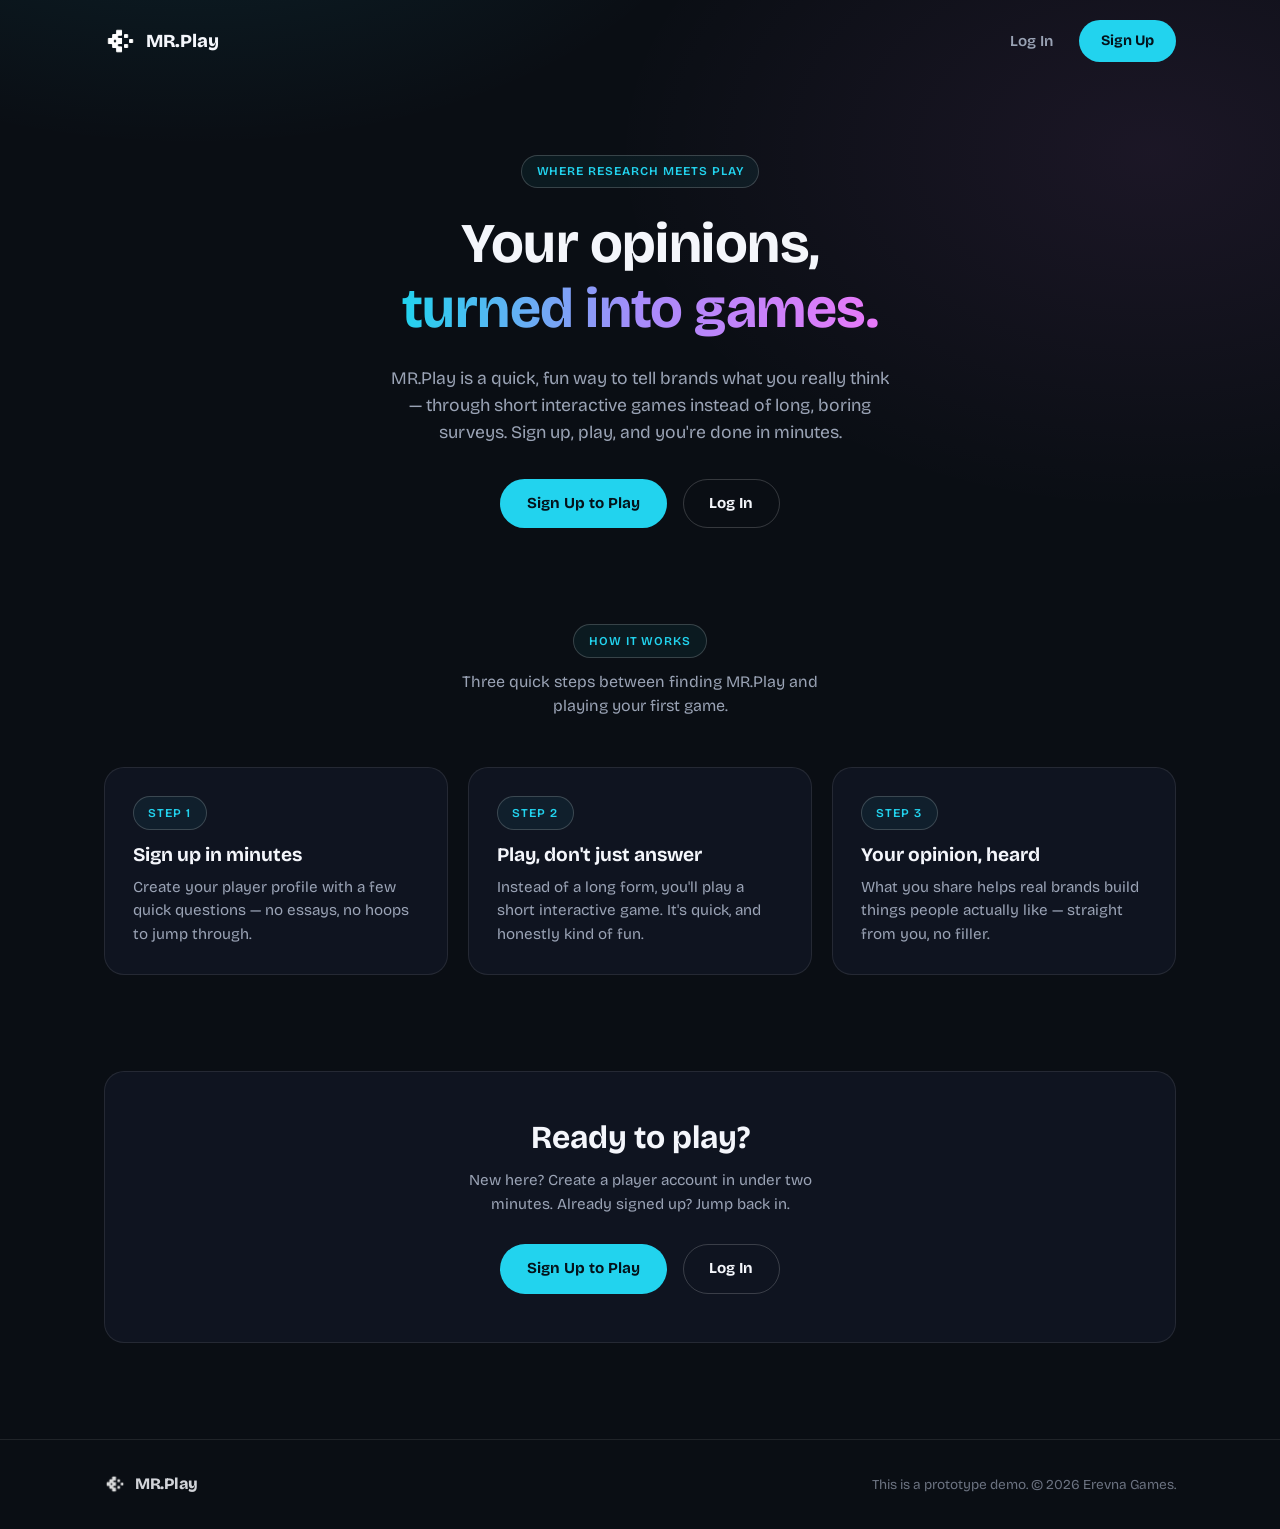
==== index.html @ 0d0dcca8 "Initial MR.Play prototype: landing, signup, login Static landing/registration/login prototype for MR" ====
<!DOCTYPE html>
<html lang="en">
<head>
<meta charset="UTF-8" />
<meta name="viewport" content="width=device-width, initial-scale=1.0" />
<title>MR.Play — Where Research Meets Play</title>
<meta name="description" content="MR.Play turns quick games into a fun way to share your opinions. Sign up or log in and jump straight into your next game." />

<link rel="icon" href="assets/favicon.png" type="image/png" />

<link rel="preconnect" href="https://fonts.googleapis.com" />
<link rel="preconnect" href="https://fonts.gstatic.com" crossorigin />
<link href="https://fonts.googleapis.com/css2?family=Bricolage+Grotesque:wght@400;600;700&display=swap" rel="stylesheet" />

<link rel="stylesheet" href="css/style.css" />
</head>
<body>

<noscript>
  <p class="noscript-banner">This MR.Play demo needs JavaScript enabled to work — please enable it and reload.</p>
</noscript>

<header class="site-header">
  <div class="container">
    <nav class="site-nav" aria-label="Primary">
      <a href="index.html" class="brand" aria-label="MR.Play home">
        <img src="assets/icon.png" alt="" />
        <span class="brand-text">MR.Play</span>
      </a>
      <div class="nav-actions">
        <a href="login.html" class="nav-link">Log In</a>
        <a href="signup.html" class="btn btn-primary">Sign Up</a>
      </div>
    </nav>
  </div>
</header>

<main>

  <section class="hero">
    <div class="container">
      <span class="eyebrow">Where Research Meets Play</span>
      <h1>
        Your opinions,<br />
        <span class="gradient-text">turned into games.</span>
      </h1>
      <p class="lede">
        MR.Play is a quick, fun way to tell brands what you really think —
        through short interactive games instead of long, boring surveys.
        Sign up, play, and you're done in minutes.
      </p>
      <div class="hero-actions">
        <a href="signup.html" class="btn btn-primary">Sign Up to Play</a>
        <a href="login.html" class="btn btn-secondary">Log In</a>
      </div>
    </div>
  </section>

  <section class="section" id="how-it-works">
    <div class="container">
      <div class="section-heading">
        <span class="eyebrow">How it works</span>
        <p>Three quick steps between finding MR.Play and playing your first game.</p>
      </div>

      <div class="card-grid">
        <article class="card">
          <span class="eyebrow">Step 1</span>
          <h3>Sign up in minutes</h3>
          <p>
            Create your player profile with a few quick questions —
            no essays, no hoops to jump through.
          </p>
        </article>

        <article class="card">
          <span class="eyebrow">Step 2</span>
          <h3>Play, don't just answer</h3>
          <p>
            Instead of a long form, you'll play a short interactive game.
            It's quick, and honestly kind of fun.
          </p>
        </article>

        <article class="card">
          <span class="eyebrow">Step 3</span>
          <h3>Your opinion, heard</h3>
          <p>
            What you share helps real brands build things people actually
            like — straight from you, no filler.
          </p>
        </article>
      </div>
    </div>
  </section>

  <section class="section">
    <div class="container">
      <div class="card cta-card">
        <h2>Ready to play?</h2>
        <p>
          New here? Create a player account in under two minutes.
          Already signed up? Jump back in.
        </p>
        <div class="hero-actions cta-card-actions">
          <a href="signup.html" class="btn btn-primary">Sign Up to Play</a>
          <a href="login.html" class="btn btn-secondary">Log In</a>
        </div>
      </div>
    </div>
  </section>

</main>

<footer class="site-footer">
  <div class="container">
    <div class="footer-row">
      <a href="index.html" class="brand" aria-label="MR.Play home">
        <img src="assets/icon.png" alt="" />
        <span class="brand-text">MR.Play</span>
      </a>
      <p class="footer-meta">This is a prototype demo. &copy; 2026 Erevna Games.</p>
    </div>
  </div>
</footer>

</body>
</html>
---- css/style.css ----
/* ==========================================================================
   MR.Play prototype — shared stylesheet
   Used by index.html, signup.html, login.html.
   Visual language follows the live erevna-alpha.vercel.app site:
   near-black background, cyan/violet/magenta gradient accents on headline
   text, bordered near-black cards, pill-shaped buttons and nav.
   ========================================================================== */

/* ---- Reset ------------------------------------------------------------- */

*,
*::before,
*::after {
  box-sizing: border-box;
}

html,
body {
  margin: 0;
  padding: 0;
}

body {
  min-height: 100vh;
  overflow-x: hidden;
}

img {
  max-width: 100%;
  display: block;
}

button,
input,
select {
  font: inherit;
  color: inherit;
}

a {
  color: inherit;
  text-decoration: none;
}

ul {
  margin: 0;
  padding: 0;
  list-style: none;
}

/* ---- Design tokens ------------------------------------------------------ */

:root {
  --bg: #0a0e14;
  --bg-raised: #0f1420;
  --border-subtle: rgba(255, 255, 255, 0.09);
  --border-strong: rgba(255, 255, 255, 0.18);

  --text-primary: #f4f6fb;
  --text-secondary: #9aa3b5;
  --text-muted: #6b7280;

  --cyan: #22d3ee;
  --violet: #a78bfa;
  --magenta: #e879f9;
  --gradient-brand: linear-gradient(90deg, var(--cyan), var(--violet), var(--magenta));

  --danger: #fb7185;

  --radius-pill: 999px;
  --radius-card: 20px;
  --radius-input: 12px;

  --font-brand: 'Bricolage Grotesque', 'Segoe UI', system-ui, -apple-system, sans-serif;

  --container-width: 1120px;
  --space-1: 0.5rem;
  --space-2: 1rem;
  --space-3: 1.5rem;
  --space-4: 2rem;
  --space-5: 3rem;
  --space-6: 4.5rem;
}

/* ---- Base --------------------------------------------------------------- */

body {
  background: var(--bg);
  background-image:
    radial-gradient(ellipse 900px 500px at 15% -10%, rgba(34, 211, 238, 0.10), transparent 60%),
    radial-gradient(ellipse 900px 600px at 90% 10%, rgba(232, 121, 249, 0.08), transparent 60%);
  background-repeat: no-repeat;
  color: var(--text-primary);
  font-family: var(--font-brand);
  font-weight: 400;
  line-height: 1.55;
  -webkit-font-smoothing: antialiased;
}

h1,
h2,
h3,
h4 {
  font-weight: 700;
  line-height: 1.15;
  margin: 0;
}

p {
  margin: 0;
  color: var(--text-secondary);
}

.container {
  width: 100%;
  max-width: var(--container-width);
  margin: 0 auto;
  padding: 0 1.5rem;
}

.gradient-text {
  background-image: var(--gradient-brand);
  background-clip: text;
  -webkit-background-clip: text;
  -webkit-text-fill-color: transparent;
  color: var(--magenta); /* fallback if background-clip unsupported */
}

.eyebrow {
  display: inline-flex;
  align-items: center;
  gap: 0.4em;
  font-size: 0.75rem;
  font-weight: 600;
  letter-spacing: 0.08em;
  text-transform: uppercase;
  color: var(--cyan);
  border: 1px solid var(--border-strong);
  border-radius: var(--radius-pill);
  padding: 0.4rem 0.9rem;
  background: rgba(34, 211, 238, 0.06);
}

/* ---- Site navigation ------------------------------------------------------ */

.site-header {
  padding: 1.25rem 0;
}

.site-nav {
  display: flex;
  align-items: center;
  justify-content: space-between;
  gap: 1rem;
}

.brand {
  display: inline-flex;
  align-items: center;
  gap: 0.55rem;
}

.brand img {
  height: 30px;
  width: auto;
}

.brand-text {
  font-weight: 800;
  font-size: 1.15rem;
  letter-spacing: -0.01em;
  color: var(--text-primary);
}

.nav-actions {
  display: flex;
  align-items: center;
  gap: 0.75rem;
}

.nav-link {
  font-weight: 600;
  font-size: 0.95rem;
  color: var(--text-secondary);
  padding: 0.6rem 0.9rem;
  border-radius: var(--radius-pill);
  transition: color 0.15s ease;
}

.nav-link:hover,
.nav-link:focus-visible {
  color: var(--text-primary);
}

.nav-actions .btn {
  padding: 0.55rem 1.3rem;
  font-size: 0.9rem;
}

.nav-link.is-active {
  color: var(--text-primary);
}

/* ---- Buttons -------------------------------------------------------------- */

.btn {
  display: inline-flex;
  align-items: center;
  justify-content: center;
  gap: 0.5rem;
  font-family: var(--font-brand);
  font-weight: 700;
  font-size: 0.95rem;
  padding: 0.75rem 1.6rem;
  border-radius: var(--radius-pill);
  border: 1px solid transparent;
  cursor: pointer;
  white-space: nowrap;
  transition: transform 0.15s ease, box-shadow 0.15s ease, background 0.15s ease, border-color 0.15s ease;
}

.btn:active {
  transform: translateY(1px);
}

.btn-block {
  width: 100%;
}

.btn-primary {
  background: var(--cyan);
  color: #04121a;
  box-shadow: 0 0 0 rgba(34, 211, 238, 0);
}

.btn-primary:hover,
.btn-primary:focus-visible {
  box-shadow: 0 0 24px rgba(34, 211, 238, 0.35);
}

.btn-secondary {
  background: transparent;
  color: var(--text-primary);
  border-color: var(--border-strong);
}

.btn-secondary:hover,
.btn-secondary:focus-visible {
  border-color: var(--cyan);
  color: var(--cyan);
}

/* Visibly non-functional: muted, "not-allowed" cursor, no hover lift —
   these are cosmetic-only per spec, so they must not read as real buttons. */
.btn-social {
  background: var(--bg-raised);
  color: var(--text-secondary);
  border-color: var(--border-subtle);
  font-weight: 600;
  opacity: 0.55;
  cursor: not-allowed;
}

.btn-social:hover,
.btn-social:focus-visible {
  border-color: var(--border-subtle);
  opacity: 0.7;
}

.btn-social:active {
  transform: none;
}

.btn[disabled] {
  cursor: not-allowed;
}

/* ---- Hero ------------------------------------------------------------------ */

.hero {
  padding: var(--space-6) 0 var(--space-5);
  text-align: center;
}

.hero .eyebrow {
  margin-bottom: var(--space-3);
}

.hero h1 {
  font-size: clamp(2.1rem, 5vw, 3.5rem);
  letter-spacing: -0.01em;
  max-width: 18ch;
  margin: 0 auto;
}

.hero p.lede {
  margin: var(--space-3) auto 0;
  max-width: 46ch;
  font-size: 1.1rem;
  color: var(--text-secondary);
}

.hero-actions {
  margin-top: var(--space-4);
  display: flex;
  align-items: center;
  justify-content: center;
  gap: 1rem;
  flex-wrap: wrap;
}

/* ---- Feature / info cards --------------------------------------------------- */

.card-grid {
  display: grid;
  grid-template-columns: repeat(3, 1fr);
  gap: 1.25rem;
  margin-top: var(--space-5);
}

.card {
  background: var(--bg-raised);
  border: 1px solid var(--border-subtle);
  border-radius: var(--radius-card);
  padding: 1.75rem;
}

.card .eyebrow {
  margin-bottom: 0.9rem;
}

.card h3 {
  font-size: 1.2rem;
  margin-bottom: 0.6rem;
}

.card p {
  font-size: 0.95rem;
}

/* ---- No-JS notice -------------------------------------------------------------- */

.noscript-banner {
  background: var(--bg);
  color: var(--text-primary);
  text-align: center;
  padding: 1rem;
  margin: 0;
}

/* ---- CTA card (landing page, bottom) ------------------------------------------- */

.cta-card {
  text-align: center;
  padding: clamp(1.75rem, 4vw, 3rem);
}

.cta-card h2 {
  font-size: clamp(1.4rem, 3.5vw, 2rem);
}

.cta-card p {
  margin-top: 0.75rem;
  max-width: 40ch;
  margin-left: auto;
  margin-right: auto;
}

.cta-card-actions {
  margin-top: 1.75rem;
}

/* ---- Sections ---------------------------------------------------------------- */

.section {
  padding: var(--space-5) 0;
}

.section-heading {
  text-align: center;
  max-width: 40ch;
  margin: 0 auto var(--space-2);
}

.section-heading p {
  margin-top: 0.75rem;
}

/* ---- Footer -------------------------------------------------------------------- */

.site-footer {
  border-top: 1px solid var(--border-subtle);
  padding: var(--space-4) 0;
  margin-top: var(--space-5);
}

.footer-row {
  display: flex;
  align-items: center;
  justify-content: space-between;
  gap: 1rem;
  flex-wrap: wrap;
}

.footer-row .brand img {
  height: 20px;
  opacity: 0.85;
}

.footer-row .brand-text {
  font-size: 1rem;
  opacity: 0.85;
}

.footer-meta {
  font-size: 0.85rem;
  color: var(--text-muted);
}

/* ---- Auth pages (signup / login) ------------------------------------------------ */

.auth-main {
  padding: var(--space-4) 0 var(--space-6);
  display: flex;
  justify-content: center;
}

.auth-card {
  position: relative;
  width: 100%;
  max-width: 620px;
  background: var(--bg-raised);
  border: 1px solid var(--border-subtle);
  border-radius: var(--radius-card);
  padding: clamp(1.5rem, 4vw, 2.75rem);
}

.auth-card-narrow {
  max-width: 460px;
}

.auth-card-header {
  text-align: center;
  margin-bottom: var(--space-4);
}

.auth-card-header h1 {
  font-size: clamp(1.6rem, 4vw, 2.1rem);
}

.auth-card-header p {
  margin-top: 0.5rem;
}

.form-section-label {
  font-size: 0.78rem;
  font-weight: 700;
  letter-spacing: 0.07em;
  text-transform: uppercase;
  color: var(--text-muted);
  margin: var(--space-4) 0 var(--space-2);
}

.form-section-label:first-child {
  margin-top: 0;
}

.form-grid {
  display: grid;
  grid-template-columns: 1fr 1fr;
  gap: 1rem 1rem;
}

.form-grid .span-2 {
  grid-column: 1 / -1;
}

.form-field {
  display: flex;
  flex-direction: column;
  gap: 0.4rem;
  margin-bottom: 1rem;
}

.form-grid .form-field {
  margin-bottom: 0;
}

.form-field label {
  font-size: 0.85rem;
  font-weight: 600;
  color: var(--text-secondary);
}

.form-field input,
.form-field select {
  background: var(--bg);
  border: 1px solid var(--border-subtle);
  border-radius: var(--radius-input);
  padding: 0.7rem 0.9rem;
  font-size: 0.95rem;
  color: var(--text-primary);
  width: 100%;
  appearance: none;
  -webkit-appearance: none;
}

.form-field select {
  background-image: linear-gradient(45deg, transparent 50%, var(--text-secondary) 50%),
    linear-gradient(135deg, var(--text-secondary) 50%, transparent 50%);
  background-position: calc(100% - 20px) calc(50% - 3px), calc(100% - 15px) calc(50% - 3px);
  background-size: 5px 5px, 5px 5px;
  background-repeat: no-repeat;
  padding-right: 2.25rem;
}

.form-field input::placeholder {
  color: var(--text-muted);
}

.form-field input:focus,
.form-field select:focus {
  outline: none;
  border-color: var(--cyan);
  box-shadow: 0 0 0 3px rgba(34, 211, 238, 0.15);
}

.form-field.has-error input,
.form-field.has-error select {
  border-color: var(--danger);
  box-shadow: 0 0 0 3px rgba(251, 113, 133, 0.12);
}

.field-error {
  font-size: 0.8rem;
  color: var(--danger);
  margin: 0;
}

.divider-row {
  display: flex;
  align-items: center;
  gap: 0.85rem;
  margin: var(--space-3) 0;
  color: var(--text-muted);
  font-size: 0.8rem;
  text-transform: uppercase;
  letter-spacing: 0.05em;
}

.divider-row::before,
.divider-row::after {
  content: '';
  flex: 1;
  height: 1px;
  background: var(--border-subtle);
}

.social-row {
  display: grid;
  grid-template-columns: 1fr 1fr;
  gap: 0.75rem;
  /* padding, not margin: the cosmetic note below each button is
     position:absolute, so it needs real reserved space that won't
     collapse with the next section label's margin-top. */
  padding-bottom: 2.25rem;
}

.social-button-wrap {
  position: relative;
}

.social-note {
  position: absolute;
  left: 0;
  right: 0;
  top: calc(100% + 0.4rem);
  font-size: 0.75rem;
  color: var(--text-muted);
  text-align: center;
  opacity: 0;
  transform: translateY(-4px);
  transition: opacity 0.2s ease, transform 0.2s ease;
  pointer-events: none;
}

.social-note.is-visible {
  opacity: 1;
  transform: translateY(0);
}

.form-submit {
  margin-top: var(--space-4);
}

.auth-switch {
  text-align: center;
  margin-top: var(--space-3);
  font-size: 0.9rem;
  color: var(--text-secondary);
}

.auth-switch a {
  color: var(--cyan);
  font-weight: 600;
}

.auth-switch a:hover {
  text-decoration: underline;
}

/* ---- Simulated success state ------------------------------------------------------ */

form.is-hidden {
  display: none;
}

.success-state {
  display: none;
  flex-direction: column;
  align-items: center;
  text-align: center;
  padding: var(--space-5) var(--space-2);
}

.success-state.is-visible {
  display: flex;
}

.success-check {
  width: 64px;
  height: 64px;
  border-radius: 50%;
  background: rgba(34, 211, 238, 0.12);
  border: 1px solid rgba(34, 211, 238, 0.4);
  display: flex;
  align-items: center;
  justify-content: center;
  margin-bottom: var(--space-3);
  animation: pop-in 0.35s ease;
}

.success-check svg {
  width: 30px;
  height: 30px;
  stroke: var(--cyan);
}

.success-message {
  font-size: 1.1rem;
  font-weight: 600;
  color: var(--text-primary);
  max-width: 32ch;
}

@keyframes pop-in {
  0% {
    transform: scale(0.6);
    opacity: 0;
  }
  100% {
    transform: scale(1);
    opacity: 1;
  }
}

/* ---- Responsive ---------------------------------------------------------------------- */

@media (max-width: 860px) {
  .card-grid {
    grid-template-columns: 1fr;
  }
}

@media (max-width: 640px) {
  .container {
    padding: 0 1.1rem;
  }

  .site-nav {
    flex-wrap: wrap;
  }

  .nav-actions {
    gap: 0.5rem;
  }

  .nav-link {
    padding: 0.55rem 0.7rem;
    font-size: 0.88rem;
  }

  .hero {
    padding: var(--space-5) 0 var(--space-4);
  }

  .hero-actions {
    flex-direction: column;
    align-items: stretch;
  }

  .hero-actions .btn {
    width: 100%;
  }

  .form-grid {
    grid-template-columns: 1fr;
  }

  .social-row {
    grid-template-columns: 1fr;
  }

  .footer-row {
    flex-direction: column;
    align-items: flex-start;
    text-align: left;
  }

  .auth-card {
    border-radius: 16px;
  }
}
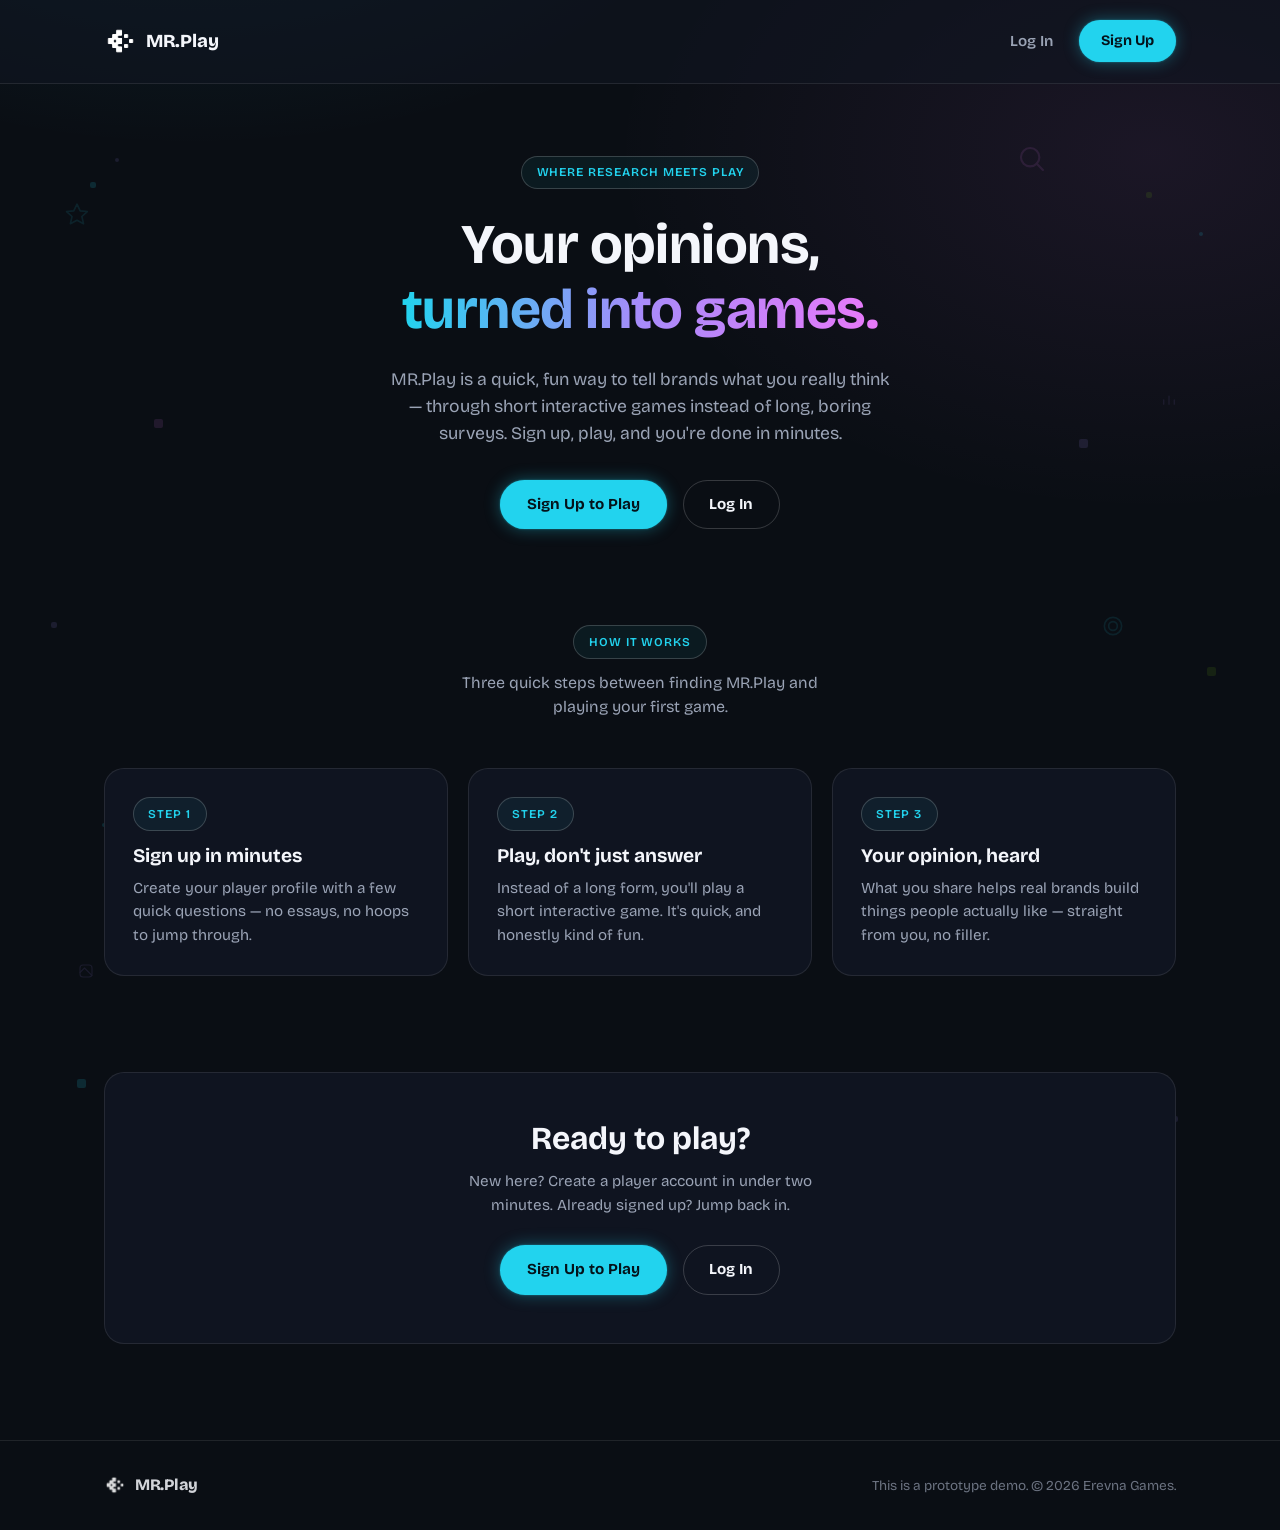
==== commit 8595128b: "Add visual polish and connect preliminary game URL - Glowing primary buttons, contrast header bar, c" ====
--- a/index.html
+++ b/index.html
@@ -38,6 +38,23 @@
 <main>
 
   <section class="hero">
+    <div class="bg-decor" aria-hidden="true">
+      <span class="bg-pixel bg-pixel--s bg-pixel--cyan bg-pixel--hero-1"></span>
+      <span class="bg-pixel bg-pixel--xs bg-pixel--violet bg-pixel--hero-2"></span>
+      <span class="bg-pixel bg-pixel--m bg-pixel--magenta bg-pixel--hero-3"></span>
+      <span class="bg-pixel bg-pixel--s bg-pixel--green bg-pixel--hero-4"></span>
+      <span class="bg-pixel bg-pixel--xs bg-pixel--cyan bg-pixel--hero-5"></span>
+      <span class="bg-pixel bg-pixel--m bg-pixel--violet bg-pixel--hero-6"></span>
+      <span class="bg-symbol bg-symbol--cyan bg-symbol--float-a bg-symbol--hero-1">
+        <svg viewBox="0 0 24 24" fill="none" stroke="currentColor" stroke-width="1.5" stroke-linejoin="round"><path d="M12 2l2.9 6.2 6.6.6-5 4.6 1.5 6.6L12 16.9 5.9 20l1.5-6.6-5-4.6 6.6-.6L12 2z"/></svg>
+      </span>
+      <span class="bg-symbol bg-symbol--sm bg-symbol--violet bg-symbol--float-b bg-symbol--hero-2">
+        <svg viewBox="0 0 24 24" fill="none" stroke="currentColor" stroke-width="1.5" stroke-linecap="round"><path d="M5 19V13M12 19V8M19 19v-6"/></svg>
+      </span>
+      <span class="bg-symbol bg-symbol--lg bg-symbol--magenta bg-symbol--float-c bg-symbol--hero-3">
+        <svg viewBox="0 0 24 24" fill="none" stroke="currentColor" stroke-width="1.5" stroke-linecap="round"><circle cx="10" cy="10" r="6.5"/><path d="M19 19l-4.5-4.5"/></svg>
+      </span>
+    </div>
     <div class="container">
       <span class="eyebrow">Where Research Meets Play</span>
       <h1>
@@ -57,6 +74,18 @@
   </section>
 
   <section class="section" id="how-it-works">
+    <div class="bg-decor" aria-hidden="true">
+      <span class="bg-pixel bg-pixel--s bg-pixel--violet bg-pixel--how-1"></span>
+      <span class="bg-pixel bg-pixel--xs bg-pixel--cyan bg-pixel--how-2"></span>
+      <span class="bg-pixel bg-pixel--m bg-pixel--green bg-pixel--how-3"></span>
+      <span class="bg-pixel bg-pixel--s bg-pixel--magenta bg-pixel--how-4"></span>
+      <span class="bg-symbol bg-symbol--cyan bg-symbol--float-b bg-symbol--how-1">
+        <svg viewBox="0 0 24 24" fill="none" stroke="currentColor" stroke-width="1.5"><circle cx="12" cy="12" r="8"/><circle cx="12" cy="12" r="4"/></svg>
+      </span>
+      <span class="bg-symbol bg-symbol--sm bg-symbol--violet bg-symbol--float-a bg-symbol--how-2">
+        <svg viewBox="0 0 24 24" fill="none" stroke="currentColor" stroke-width="1.5" stroke-linecap="round" stroke-linejoin="round"><rect x="4" y="4" width="16" height="16" rx="4"/><path d="M4 14l6-6 10 10"/></svg>
+      </span>
+    </div>
     <div class="container">
       <div class="section-heading">
         <span class="eyebrow">How it works</span>
@@ -95,6 +124,17 @@
   </section>
 
   <section class="section">
+    <div class="bg-decor" aria-hidden="true">
+      <span class="bg-pixel bg-pixel--m bg-pixel--cyan bg-pixel--cta-1"></span>
+      <span class="bg-pixel bg-pixel--xs bg-pixel--magenta bg-pixel--cta-2"></span>
+      <span class="bg-pixel bg-pixel--s bg-pixel--violet bg-pixel--cta-3"></span>
+      <span class="bg-symbol bg-symbol--magenta bg-symbol--float-c bg-symbol--cta-1">
+        <svg viewBox="0 0 24 24" fill="none" stroke="currentColor" stroke-width="1.5" stroke-linecap="round" stroke-linejoin="round"><path d="M7 4h10v4a5 5 0 0 1-10 0V4z"/><path d="M7 5H4v1a4 4 0 0 0 4 4"/><path d="M17 5h3v1a4 4 0 0 1-4 4"/><path d="M12 13v3M9 20h6M10 17h4v3h-4z"/></svg>
+      </span>
+      <span class="bg-symbol bg-symbol--sm bg-symbol--cyan bg-symbol--float-a bg-symbol--cta-2">
+        <svg viewBox="0 0 24 24" fill="none" stroke="currentColor" stroke-width="1.5" stroke-linejoin="round"><path d="M12 2l2.9 6.2 6.6.6-5 4.6 1.5 6.6L12 16.9 5.9 20l1.5-6.6-5-4.6 6.6-.6L12 2z"/></svg>
+      </span>
+    </div>
     <div class="container">
       <div class="card cta-card">
         <h2>Ready to play?</h2>
@@ -124,5 +164,6 @@
   </div>
 </footer>
 
+<script src="js/effects.js"></script>
 </body>
 </html>
--- a/css/style.css
+++ b/css/style.css
@@ -70,6 +70,8 @@
   --radius-pill: 999px;
   --radius-card: 20px;
   --radius-input: 12px;
+
+  --brand-green: #90f406;
 
   --font-brand: 'Bricolage Grotesque', 'Segoe UI', system-ui, -apple-system, sans-serif;
 
@@ -145,6 +147,8 @@
 
 .site-header {
   padding: 1.25rem 0;
+  background: rgba(15, 20, 32, 0.6);
+  border-bottom: 1px solid var(--border-subtle);
 }
 
 .site-nav {
@@ -230,12 +234,12 @@
 .btn-primary {
   background: var(--cyan);
   color: #04121a;
-  box-shadow: 0 0 0 rgba(34, 211, 238, 0);
+  box-shadow: 0 0 16px rgba(34, 211, 238, 0.35), 0 0 2px rgba(34, 211, 238, 0.5);
 }
 
 .btn-primary:hover,
 .btn-primary:focus-visible {
-  box-shadow: 0 0 24px rgba(34, 211, 238, 0.35);
+  box-shadow: 0 0 26px rgba(34, 211, 238, 0.55), 0 0 4px rgba(34, 211, 238, 0.6);
 }
 
 .btn-secondary {
@@ -278,8 +282,10 @@
 /* ---- Hero ------------------------------------------------------------------ */
 
 .hero {
+  position: relative;
   padding: var(--space-6) 0 var(--space-5);
   text-align: center;
+  overflow: hidden;
 }
 
 .hero .eyebrow {
@@ -373,7 +379,9 @@
 /* ---- Sections ---------------------------------------------------------------- */
 
 .section {
+  position: relative;
   padding: var(--space-5) 0;
+  overflow: hidden;
 }
 
 .section-heading {
@@ -420,15 +428,18 @@
 /* ---- Auth pages (signup / login) ------------------------------------------------ */
 
 .auth-main {
+  position: relative;
   padding: var(--space-4) 0 var(--space-6);
   display: flex;
   justify-content: center;
+  overflow: hidden;
 }
 
 .auth-card {
   position: relative;
   width: 100%;
   max-width: 620px;
+  margin: 0 auto;
   background: var(--bg-raised);
   border: 1px solid var(--border-subtle);
   border-radius: var(--radius-card);
@@ -664,6 +675,149 @@
   }
 }
 
+/* ---- Background gamification decor ---------------------------------------------------
+   Purely decorative, aria-hidden, pointer-events:none throughout. Kept behind all real
+   content via a negative z-index within each section's own positioning context, so it
+   can never intercept clicks/selection or push layout width.
+   ========================================================================== */
+
+.bg-decor {
+  position: absolute;
+  inset: 0;
+  overflow: hidden;
+  z-index: -1;
+  pointer-events: none;
+}
+
+/* Pixel clusters — scattered, varied size/color/opacity, never a uniform grid. */
+
+.bg-pixel {
+  position: absolute;
+  border-radius: 2px;
+}
+
+.bg-pixel--xs { width: 4px; height: 4px; }
+.bg-pixel--s { width: 6px; height: 6px; }
+.bg-pixel--m { width: 9px; height: 9px; }
+.bg-pixel--l { width: 12px; height: 12px; border-radius: 3px; }
+
+.bg-pixel--cyan { background: var(--cyan); opacity: 0.14; }
+.bg-pixel--violet { background: var(--violet); opacity: 0.12; }
+.bg-pixel--magenta { background: var(--magenta); opacity: 0.11; }
+.bg-pixel--green { background: var(--brand-green); opacity: 0.09; }
+
+/* Floating game/insight symbols — a few per section, slow drift, low opacity. */
+
+.bg-symbol {
+  position: absolute;
+  width: 26px;
+  height: 26px;
+  opacity: 0.1;
+}
+
+.bg-symbol svg {
+  width: 100%;
+  height: 100%;
+  display: block;
+}
+
+.bg-symbol--sm { width: 18px; height: 18px; }
+.bg-symbol--lg { width: 34px; height: 34px; }
+
+.bg-symbol--cyan { color: var(--cyan); }
+.bg-symbol--violet { color: var(--violet); }
+.bg-symbol--magenta { color: var(--magenta); }
+
+@keyframes bg-float-a {
+  0%, 100% { transform: translate(0, 0) rotate(0deg); }
+  50% { transform: translate(10px, -18px) rotate(6deg); }
+}
+
+@keyframes bg-float-b {
+  0%, 100% { transform: translate(0, 0) rotate(0deg); }
+  50% { transform: translate(-12px, -14px) rotate(-5deg); }
+}
+
+@keyframes bg-float-c {
+  0%, 100% { transform: translate(0, 0) rotate(0deg); }
+  50% { transform: translate(8px, 16px) rotate(4deg); }
+}
+
+.bg-symbol--float-a { animation: bg-float-a 19s ease-in-out infinite; }
+.bg-symbol--float-b { animation: bg-float-b 23s ease-in-out infinite -6s; }
+.bg-symbol--float-c { animation: bg-float-c 27s ease-in-out infinite -11s; }
+
+/* Hero section instances */
+
+.bg-pixel--hero-1 { top: 20%; left: 7%; }
+.bg-pixel--hero-2 { top: 15%; left: 9%; }
+.bg-pixel--hero-3 { top: 68%; left: 12%; }
+.bg-pixel--hero-4 { top: 22%; right: 10%; }
+.bg-pixel--hero-5 { top: 30%; right: 6%; }
+.bg-pixel--hero-6 { top: 72%; right: 15%; }
+
+.bg-symbol--hero-1 { top: 24%; left: 5%; }
+.bg-symbol--hero-2 { top: 62%; right: 8%; }
+.bg-symbol--hero-3 { top: 12%; right: 18%; }
+
+/* How-it-works section instances */
+
+.bg-pixel--how-1 { top: 10%; left: 4%; }
+.bg-pixel--how-2 { top: 55%; left: 8%; }
+.bg-pixel--how-3 { top: 20%; right: 5%; }
+.bg-pixel--how-4 { top: 60%; right: 9%; }
+
+.bg-symbol--how-1 { top: 8%; right: 12%; }
+.bg-symbol--how-2 { bottom: 10%; left: 6%; }
+
+/* CTA section instances */
+
+.bg-pixel--cta-1 { top: 15%; left: 6%; }
+.bg-pixel--cta-2 { top: 70%; left: 10%; }
+.bg-pixel--cta-3 { top: 25%; right: 8%; }
+
+.bg-symbol--cta-1 { top: 18%; right: 10%; }
+.bg-symbol--cta-2 { bottom: 15%; left: 9%; }
+
+/* Auth pages (signup / login) — sparse, so the form stays the focus */
+
+.bg-pixel--auth-1 { top: 12%; left: 5%; }
+.bg-pixel--auth-2 { top: 75%; left: 8%; }
+.bg-pixel--auth-3 { top: 20%; right: 6%; }
+.bg-pixel--auth-4 { top: 68%; right: 7%; }
+
+.bg-symbol--auth-1 { top: 15%; right: 9%; }
+.bg-symbol--auth-2 { bottom: 12%; left: 6%; }
+
+/* Cursor trail (desktop, fine-pointer, no-reduced-motion only — gated in JS) */
+
+.cursor-trail-dot {
+  position: fixed;
+  top: 0;
+  left: 0;
+  width: 6px;
+  height: 6px;
+  border-radius: 50%;
+  background: var(--cyan);
+  opacity: 0.55;
+  pointer-events: none;
+  z-index: 9999;
+  transform: translate(-50%, -50%);
+  transition: opacity 0.45s ease, transform 0.45s ease;
+  will-change: opacity, transform;
+}
+
+.cursor-trail-dot.is-fading {
+  opacity: 0;
+  transform: translate(-50%, -50%) scale(0.4);
+}
+
+@media (prefers-reduced-motion: reduce) {
+  .bg-symbol {
+    animation: none !important;
+  }
+}
+
 /* ---- Responsive ---------------------------------------------------------------------- */
 
 @media (max-width: 860px) {
@@ -720,4 +874,10 @@
   .auth-card {
     border-radius: 16px;
   }
-}
+
+  /* Keep small screens uncluttered — pixels stay (tiny, corner-anchored,
+     low opacity), but floating symbols compete too much with reflowed text. */
+  .bg-symbol {
+    display: none;
+  }
+}
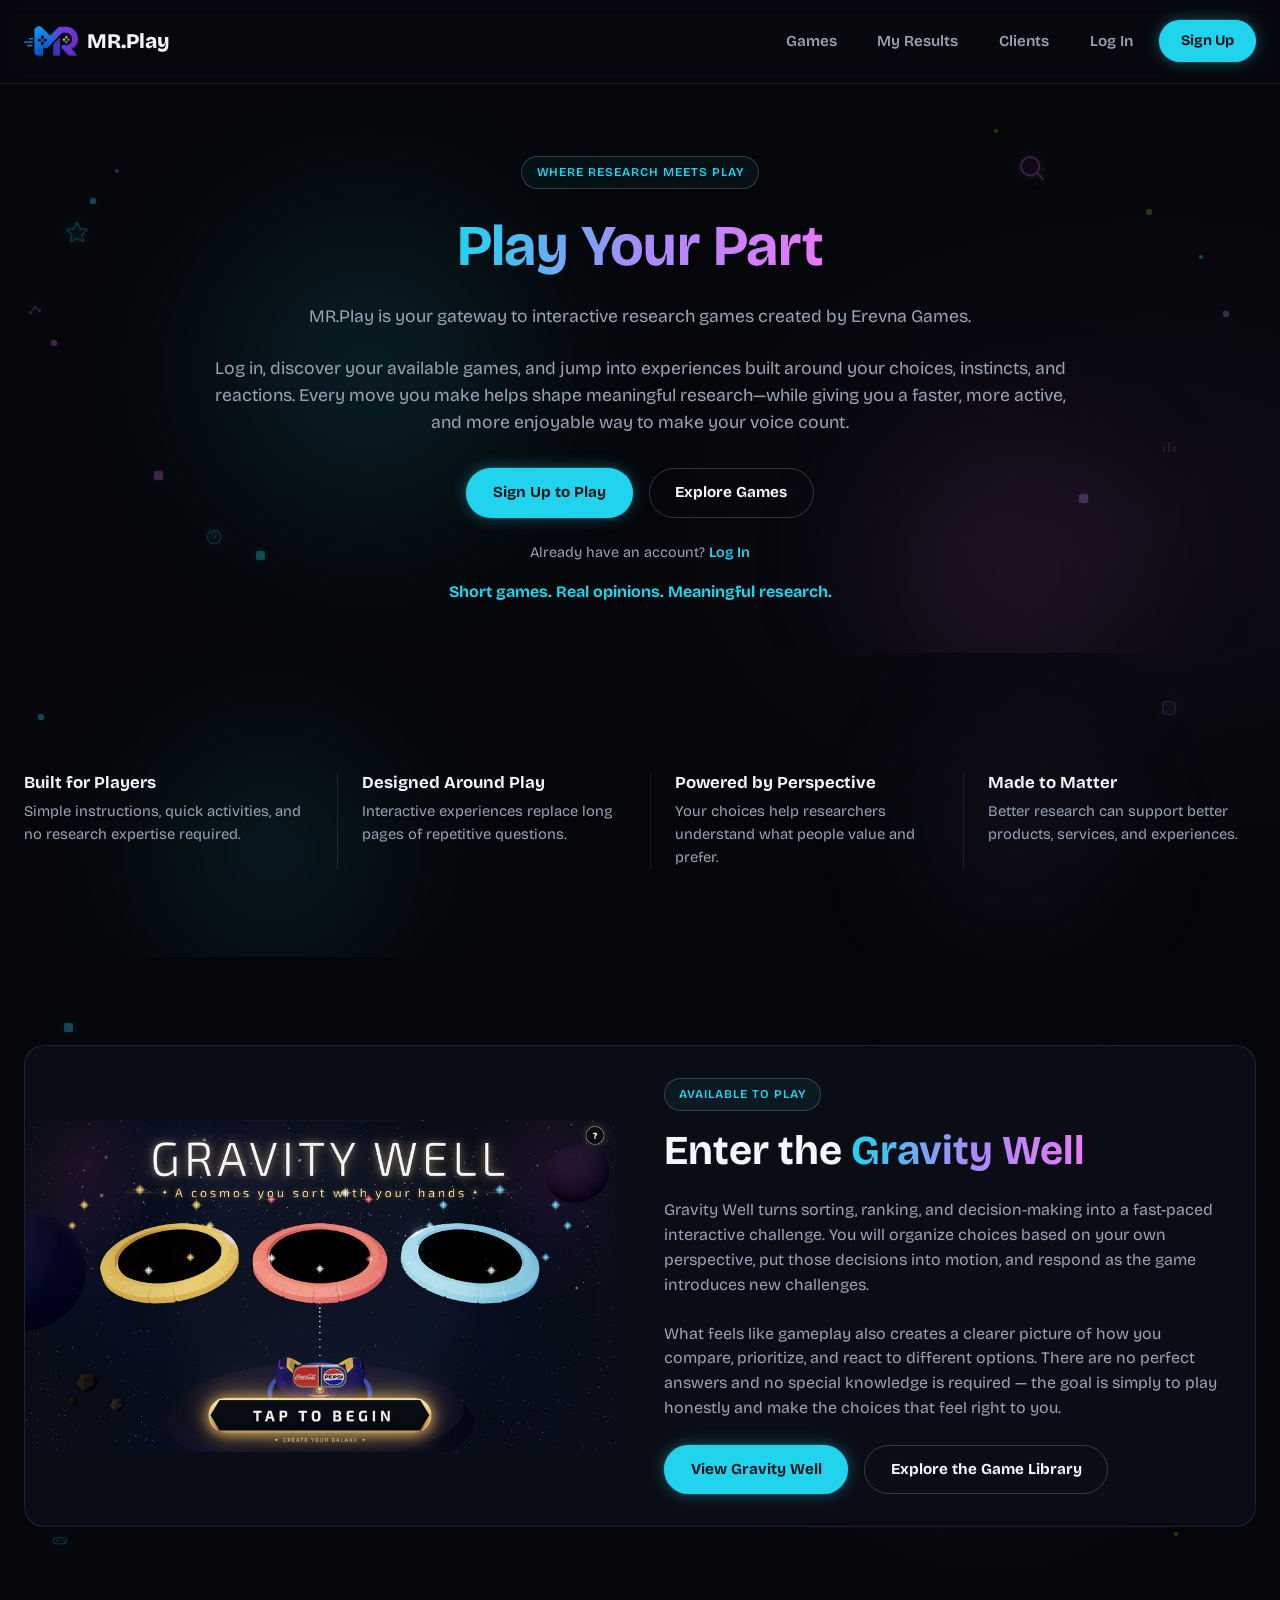
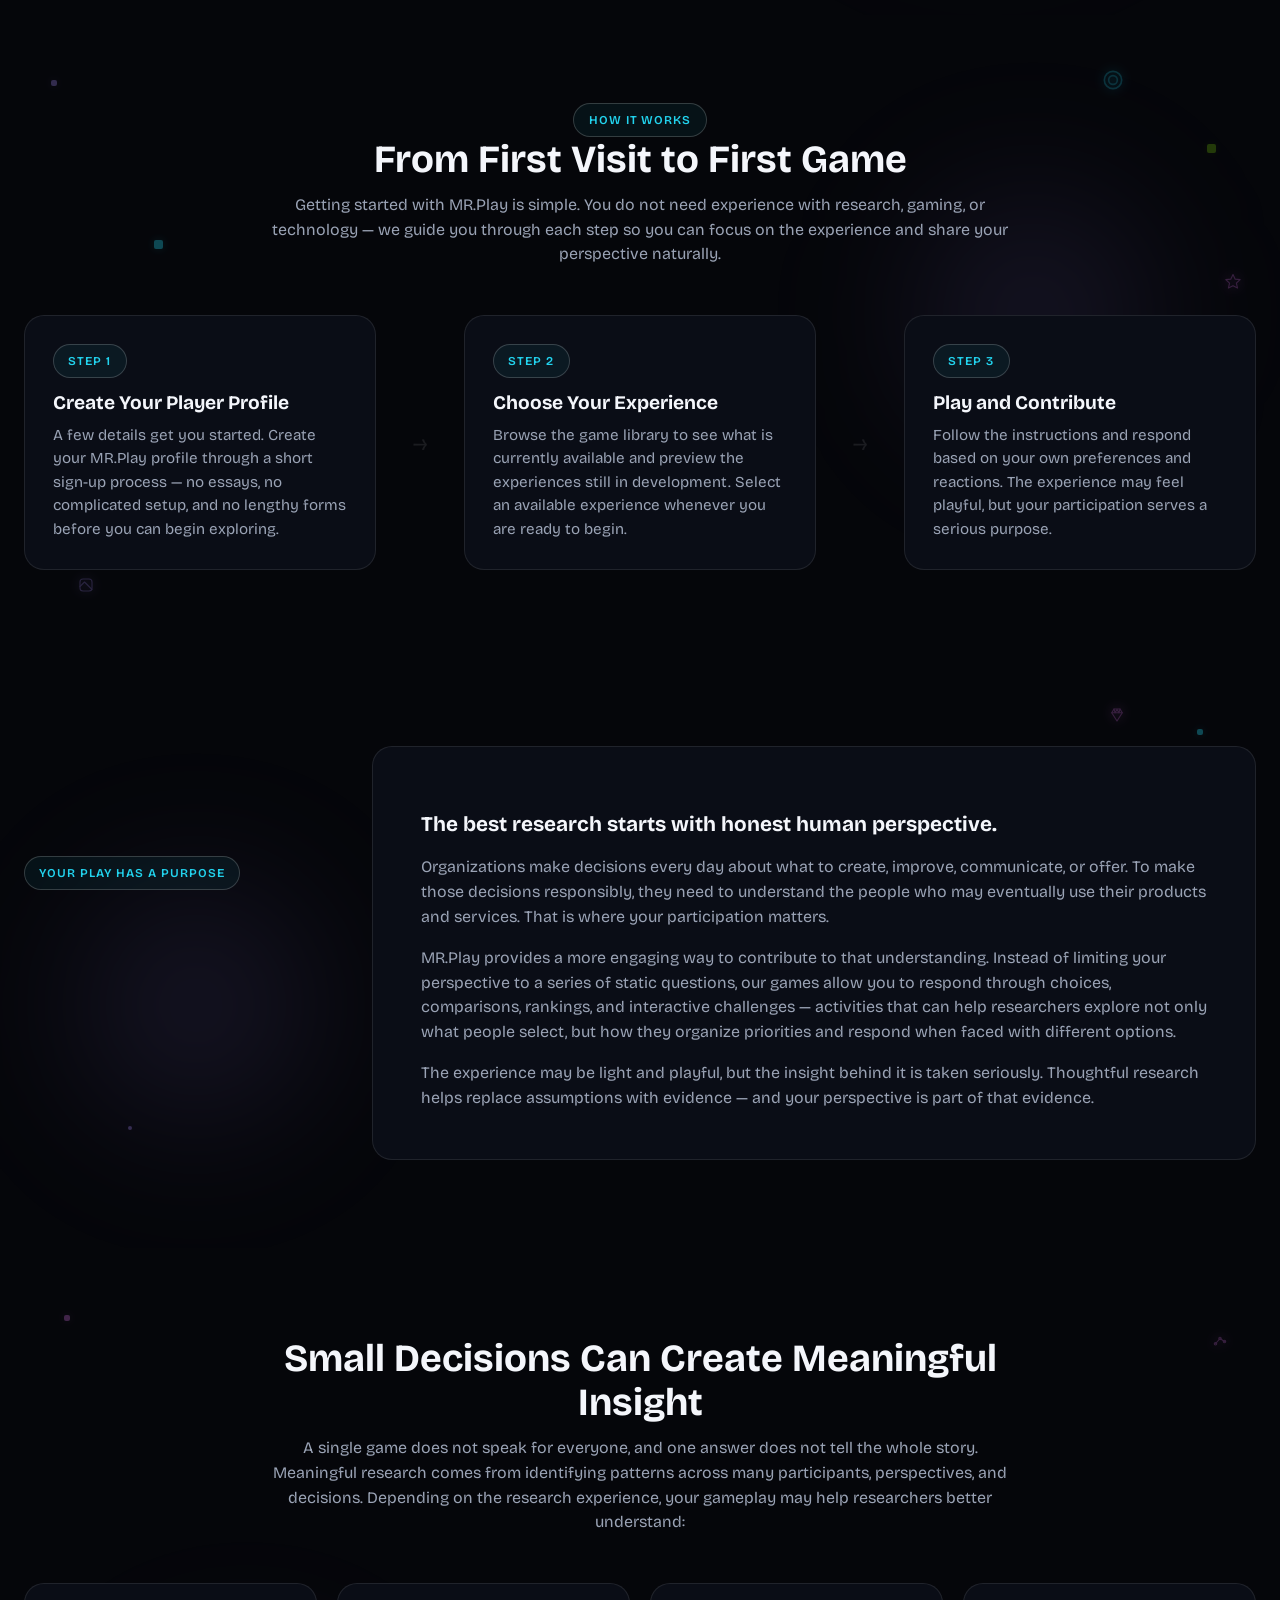
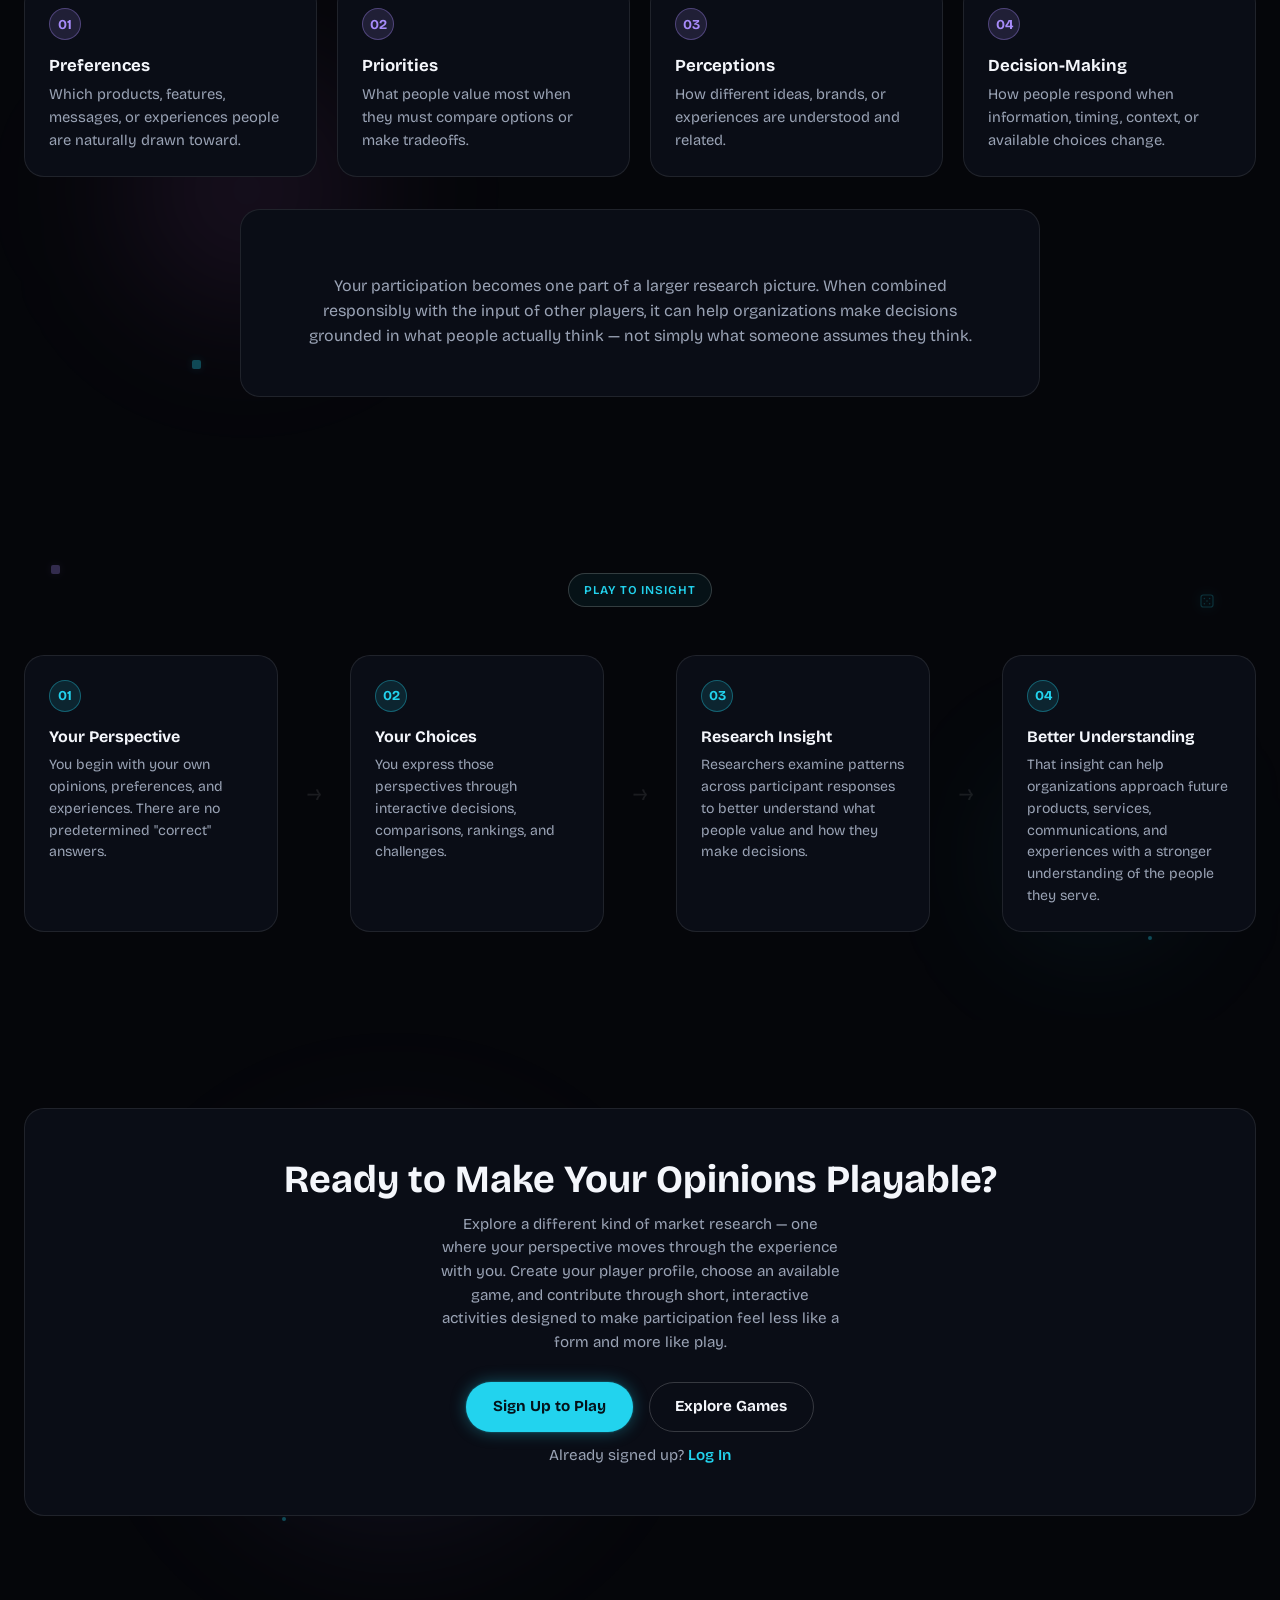
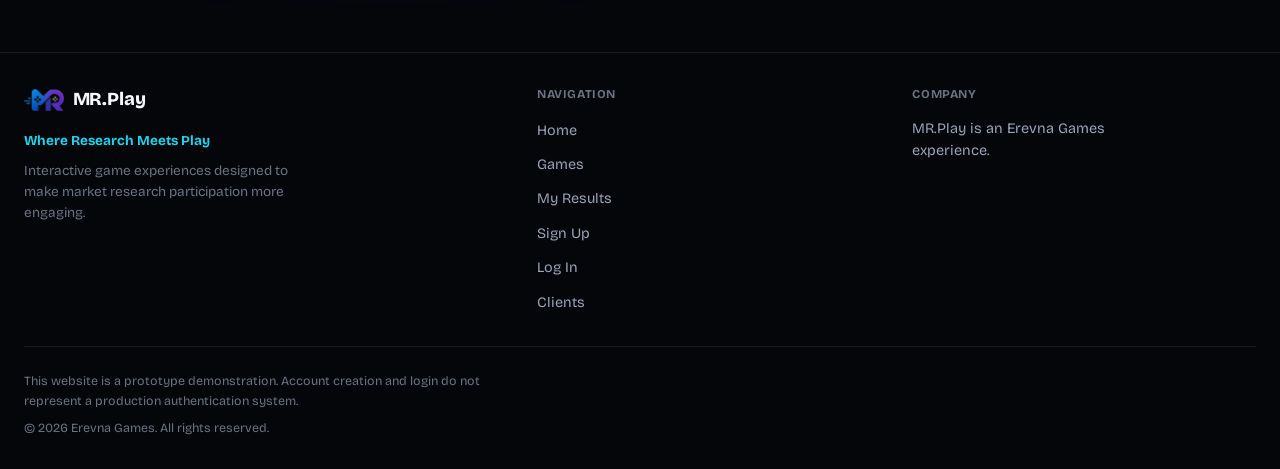
==== commit 0d010292: "Add Games portfolio, My Results dashboard, client access, and full homepage rebuild - Populate the G" ====
--- a/index.html
+++ b/index.html
@@ -4,7 +4,7 @@
 <meta charset="UTF-8" />
 <meta name="viewport" content="width=device-width, initial-scale=1.0" />
 <title>MR.Play — Where Research Meets Play</title>
-<meta name="description" content="MR.Play turns quick games into a fun way to share your opinions. Sign up or log in and jump straight into your next game." />
+<meta name="description" content="MR.Play turns quick games into a fun way to share your opinions. Browse the game portfolio, then sign up or log in when you're ready to play." />
 
 <link rel="icon" href="assets/favicon.png" type="image/png" />
 
@@ -28,8 +28,17 @@
         <span class="brand-text">MR.Play</span>
       </a>
       <div class="nav-actions">
-        <a href="login.html" class="nav-link">Log In</a>
-        <a href="signup.html" class="btn btn-primary">Sign Up</a>
+        <a href="games.html" class="nav-link">Games</a>
+        <a href="results.html" class="nav-link">My Results</a>
+        <a href="client-login.html" class="nav-link">Clients</a>
+        <span class="nav-auth-links">
+          <a href="login.html?from=index.html" class="nav-link">Log In</a>
+          <a href="signup.html?from=index.html" class="btn btn-primary">Sign Up</a>
+        </span>
+        <button type="button" class="nav-user-pill" id="nav-user-pill" hidden title="Click to log out (demo)">
+          <span class="nav-user-avatar" id="nav-user-avatar"></span>
+          <span class="nav-user-name" id="nav-user-name"></span>
+        </button>
       </div>
     </nav>
   </div>
@@ -37,14 +46,21 @@
 
 <main>
 
+  <!-- Hero -->
   <section class="hero">
     <div class="bg-decor" aria-hidden="true">
+      <div class="bg-smoke bg-smoke--lg bg-smoke--cyan bg-smoke--drift-a bg-smoke--hero-1"></div>
+      <div class="bg-smoke bg-smoke--md bg-smoke--magenta bg-smoke--drift-b bg-smoke--hero-2"></div>
       <span class="bg-pixel bg-pixel--s bg-pixel--cyan bg-pixel--hero-1"></span>
       <span class="bg-pixel bg-pixel--xs bg-pixel--violet bg-pixel--hero-2"></span>
       <span class="bg-pixel bg-pixel--m bg-pixel--magenta bg-pixel--hero-3"></span>
       <span class="bg-pixel bg-pixel--s bg-pixel--green bg-pixel--hero-4"></span>
       <span class="bg-pixel bg-pixel--xs bg-pixel--cyan bg-pixel--hero-5"></span>
       <span class="bg-pixel bg-pixel--m bg-pixel--violet bg-pixel--hero-6"></span>
+      <span class="bg-pixel bg-pixel--s bg-pixel--magenta bg-pixel--hero-7"></span>
+      <span class="bg-pixel bg-pixel--xs bg-pixel--green bg-pixel--hero-8"></span>
+      <span class="bg-pixel bg-pixel--m bg-pixel--cyan bg-pixel--hero-9"></span>
+      <span class="bg-pixel bg-pixel--s bg-pixel--violet bg-pixel--hero-10"></span>
       <span class="bg-symbol bg-symbol--cyan bg-symbol--float-a bg-symbol--hero-1">
         <svg viewBox="0 0 24 24" fill="none" stroke="currentColor" stroke-width="1.5" stroke-linejoin="round"><path d="M12 2l2.9 6.2 6.6.6-5 4.6 1.5 6.6L12 16.9 5.9 20l1.5-6.6-5-4.6 6.6-.6L12 2z"/></svg>
       </span>
@@ -54,98 +70,354 @@
       <span class="bg-symbol bg-symbol--lg bg-symbol--magenta bg-symbol--float-c bg-symbol--hero-3">
         <svg viewBox="0 0 24 24" fill="none" stroke="currentColor" stroke-width="1.5" stroke-linecap="round"><circle cx="10" cy="10" r="6.5"/><path d="M19 19l-4.5-4.5"/></svg>
       </span>
+      <span class="bg-symbol bg-symbol--sm bg-symbol--cyan bg-symbol--float-b bg-symbol--hero-4">
+        <svg viewBox="0 0 24 24" fill="none" stroke="currentColor" stroke-width="1.5" stroke-linecap="round" stroke-linejoin="round"><circle cx="12" cy="12" r="9"/><path d="M9 9a3 3 0 1 1 4 2.8c-.7.3-1 .9-1 1.7v.5"/><circle cx="12" cy="17.3" r="0.6" fill="currentColor" stroke="none"/></svg>
+      </span>
+      <span class="bg-symbol bg-symbol--sm bg-symbol--violet bg-symbol--float-c bg-symbol--hero-5">
+        <svg viewBox="0 0 24 24" fill="none" stroke="currentColor" stroke-width="1.5" stroke-linecap="round" stroke-linejoin="round"><circle cx="6" cy="17" r="1.6"/><circle cx="12" cy="10" r="1.6"/><circle cx="18" cy="14" r="1.6"/><path d="M6 17l6-7 6 4"/></svg>
+      </span>
     </div>
     <div class="container">
       <span class="eyebrow">Where Research Meets Play</span>
       <h1>
-        Your opinions,<br />
-        <span class="gradient-text">turned into games.</span>
+        <span class="gradient-text">Play Your Part</span>
       </h1>
       <p class="lede">
-        MR.Play is a quick, fun way to tell brands what you really think —
-        through short interactive games instead of long, boring surveys.
-        Sign up, play, and you're done in minutes.
+        MR.Play is your gateway to interactive research games created by
+        Erevna Games.
+      </p>
+      <p class="lede">
+        Log in, discover your available games, and jump into experiences
+        built around your choices, instincts, and reactions. Every move
+        you make helps shape meaningful research—while giving you a
+        faster, more active, and more enjoyable way to make your voice
+        count.
       </p>
       <div class="hero-actions">
-        <a href="signup.html" class="btn btn-primary">Sign Up to Play</a>
-        <a href="login.html" class="btn btn-secondary">Log In</a>
-      </div>
-    </div>
-  </section>
-
+        <a href="signup.html?from=index.html" class="btn btn-primary">Sign Up to Play</a>
+        <a href="games.html" class="btn btn-secondary">Explore Games</a>
+      </div>
+      <p class="auth-switch">Already have an account? <a href="login.html?from=index.html">Log In</a></p>
+      <p class="lede hero-subline">Short games. Real opinions. Meaningful research.</p>
+    </div>
+  </section>
+
+  <!-- Quick Value Statements -->
+  <section class="section" aria-label="Why MR.Play">
+    <div class="bg-decor" aria-hidden="true">
+      <div class="bg-smoke bg-smoke--md bg-smoke--cyan bg-smoke--drift-a bg-smoke--value-1"></div>
+      <div class="bg-smoke bg-smoke--sm bg-smoke--violet bg-smoke--drift-b bg-smoke--value-2"></div>
+      <span class="bg-pixel bg-pixel--s bg-pixel--cyan bg-pixel--value-1"></span>
+      <span class="bg-pixel bg-pixel--xs bg-pixel--magenta bg-pixel--value-2"></span>
+      <span class="bg-symbol bg-symbol--sm bg-symbol--violet bg-symbol--float-a bg-symbol--value-1">
+        <svg viewBox="0 0 24 24" fill="none" stroke="currentColor" stroke-width="1.5" stroke-linecap="round" stroke-linejoin="round"><rect x="4" y="4" width="16" height="16" rx="3"/><circle cx="8.5" cy="8.5" r="1" fill="currentColor" stroke="none"/><circle cx="15.5" cy="8.5" r="1" fill="currentColor" stroke="none"/><circle cx="8.5" cy="15.5" r="1" fill="currentColor" stroke="none"/><circle cx="15.5" cy="15.5" r="1" fill="currentColor" stroke="none"/><circle cx="12" cy="12" r="1" fill="currentColor" stroke="none"/></svg>
+      </span>
+    </div>
+    <div class="container">
+      <div class="value-grid value-grid--bar">
+        <div class="value-item">
+          <h3>Built for Players</h3>
+          <p>Simple instructions, quick activities, and no research expertise required.</p>
+        </div>
+        <div class="value-item">
+          <h3>Designed Around Play</h3>
+          <p>Interactive experiences replace long pages of repetitive questions.</p>
+        </div>
+        <div class="value-item">
+          <h3>Powered by Perspective</h3>
+          <p>Your choices help researchers understand what people value and prefer.</p>
+        </div>
+        <div class="value-item">
+          <h3>Made to Matter</h3>
+          <p>Better research can support better products, services, and experiences.</p>
+        </div>
+      </div>
+    </div>
+  </section>
+
+  <!-- Featured Game -->
+  <section class="section" id="featured-game">
+    <div class="bg-decor" aria-hidden="true">
+      <div class="bg-smoke bg-smoke--lg bg-smoke--magenta bg-smoke--drift-a bg-smoke--featured-1"></div>
+      <span class="bg-pixel bg-pixel--m bg-pixel--cyan bg-pixel--featured-1"></span>
+      <span class="bg-pixel bg-pixel--xs bg-pixel--green bg-pixel--featured-2"></span>
+      <span class="bg-symbol bg-symbol--sm bg-symbol--cyan bg-symbol--float-b bg-symbol--featured-1">
+        <svg viewBox="0 0 24 24" fill="none" stroke="currentColor" stroke-width="1.5" stroke-linecap="round" stroke-linejoin="round"><rect x="3" y="9" width="18" height="8" rx="4"/><line x1="7" y1="13" x2="9" y2="13"/><line x1="8" y1="12" x2="8" y2="14"/><circle cx="16" cy="12" r="1" fill="currentColor" stroke="none"/><circle cx="18" cy="14" r="1" fill="currentColor" stroke="none"/></svg>
+      </span>
+    </div>
+    <div class="container">
+      <div class="featured-game">
+        <div class="featured-game-media">
+          <img src="assets/games/gravity-well.jpg" alt="Gravity Well title screen: three glowing rings floating in a starfield above a sorting orb." />
+        </div>
+        <div class="featured-game-body">
+          <span class="eyebrow">Available to Play</span>
+          <h2>Enter the <span class="gradient-text">Gravity Well</span></h2>
+          <p>
+            Gravity Well turns sorting, ranking, and decision-making into a
+            fast-paced interactive challenge. You will organize choices
+            based on your own perspective, put those decisions into
+            motion, and respond as the game introduces new challenges.
+          </p>
+          <p>
+            What feels like gameplay also creates a clearer picture of how
+            you compare, prioritize, and react to different options. There
+            are no perfect answers and no special knowledge is required —
+            the goal is simply to play honestly and make the choices that
+            feel right to you.
+          </p>
+          <div class="featured-game-actions">
+            <a href="games.html#game-gravity-well" class="btn btn-primary">View Gravity Well</a>
+            <a href="games.html" class="btn btn-secondary">Explore the Game Library</a>
+          </div>
+        </div>
+      </div>
+    </div>
+  </section>
+
+  <!-- How It Works -->
   <section class="section" id="how-it-works">
     <div class="bg-decor" aria-hidden="true">
+      <div class="bg-smoke bg-smoke--md bg-smoke--violet bg-smoke--drift-a bg-smoke--how-1"></div>
       <span class="bg-pixel bg-pixel--s bg-pixel--violet bg-pixel--how-1"></span>
       <span class="bg-pixel bg-pixel--xs bg-pixel--cyan bg-pixel--how-2"></span>
       <span class="bg-pixel bg-pixel--m bg-pixel--green bg-pixel--how-3"></span>
       <span class="bg-pixel bg-pixel--s bg-pixel--magenta bg-pixel--how-4"></span>
+      <span class="bg-pixel bg-pixel--m bg-pixel--cyan bg-pixel--how-5"></span>
+      <span class="bg-pixel bg-pixel--xs bg-pixel--violet bg-pixel--how-6"></span>
       <span class="bg-symbol bg-symbol--cyan bg-symbol--float-b bg-symbol--how-1">
         <svg viewBox="0 0 24 24" fill="none" stroke="currentColor" stroke-width="1.5"><circle cx="12" cy="12" r="8"/><circle cx="12" cy="12" r="4"/></svg>
       </span>
       <span class="bg-symbol bg-symbol--sm bg-symbol--violet bg-symbol--float-a bg-symbol--how-2">
         <svg viewBox="0 0 24 24" fill="none" stroke="currentColor" stroke-width="1.5" stroke-linecap="round" stroke-linejoin="round"><rect x="4" y="4" width="16" height="16" rx="4"/><path d="M4 14l6-6 10 10"/></svg>
       </span>
+      <span class="bg-symbol bg-symbol--sm bg-symbol--magenta bg-symbol--float-c bg-symbol--how-3">
+        <svg viewBox="0 0 24 24" fill="none" stroke="currentColor" stroke-width="1.5" stroke-linejoin="round"><path d="M12 2l2.9 6.2 6.6.6-5 4.6 1.5 6.6L12 16.9 5.9 20l1.5-6.6-5-4.6 6.6-.6L12 2z"/></svg>
+      </span>
     </div>
     <div class="container">
       <div class="section-heading">
-        <span class="eyebrow">How it works</span>
-        <p>Three quick steps between finding MR.Play and playing your first game.</p>
-      </div>
-
-      <div class="card-grid">
+        <span class="eyebrow">How It Works</span>
+        <h2>From First Visit to First Game</h2>
+        <p>
+          Getting started with MR.Play is simple. You do not need
+          experience with research, gaming, or technology — we guide you
+          through each step so you can focus on the experience and share
+          your perspective naturally.
+        </p>
+      </div>
+
+      <div class="card-grid card-grid--flow">
         <article class="card">
           <span class="eyebrow">Step 1</span>
-          <h3>Sign up in minutes</h3>
+          <h3>Create Your Player Profile</h3>
           <p>
-            Create your player profile with a few quick questions —
-            no essays, no hoops to jump through.
+            A few details get you started. Create your MR.Play profile
+            through a short sign-up process — no essays, no complicated
+            setup, and no lengthy forms before you can begin exploring.
           </p>
         </article>
 
+        <span class="grid-chevron" aria-hidden="true">&rarr;</span>
+
         <article class="card">
           <span class="eyebrow">Step 2</span>
-          <h3>Play, don't just answer</h3>
+          <h3>Choose Your Experience</h3>
           <p>
-            Instead of a long form, you'll play a short interactive game.
-            It's quick, and honestly kind of fun.
+            Browse the game library to see what is currently available and
+            preview the experiences still in development. Select an
+            available experience whenever you are ready to begin.
           </p>
         </article>
 
+        <span class="grid-chevron" aria-hidden="true">&rarr;</span>
+
         <article class="card">
           <span class="eyebrow">Step 3</span>
-          <h3>Your opinion, heard</h3>
+          <h3>Play and Contribute</h3>
           <p>
-            What you share helps real brands build things people actually
-            like — straight from you, no filler.
+            Follow the instructions and respond based on your own
+            preferences and reactions. The experience may feel playful,
+            but your participation serves a serious purpose.
           </p>
         </article>
       </div>
     </div>
   </section>
 
+  <!-- Research Purpose -->
+  <section class="section" id="research-purpose">
+    <div class="bg-decor" aria-hidden="true">
+      <div class="bg-smoke bg-smoke--md bg-smoke--violet bg-smoke--drift-b bg-smoke--purpose-1"></div>
+      <span class="bg-pixel bg-pixel--s bg-pixel--cyan bg-pixel--purpose-1"></span>
+      <span class="bg-pixel bg-pixel--xs bg-pixel--violet bg-pixel--purpose-2"></span>
+      <span class="bg-symbol bg-symbol--sm bg-symbol--magenta bg-symbol--float-c bg-symbol--purpose-1">
+        <svg viewBox="0 0 24 24" fill="none" stroke="currentColor" stroke-width="1.5" stroke-linecap="round" stroke-linejoin="round"><path d="M5 9l3-5h8l3 5-7 11z"/><path d="M8 4l1.5 5L12 4.3 14.5 9 16 4"/><path d="M5 9h14"/></svg>
+      </span>
+    </div>
+    <div class="container">
+      <div class="prose-layout">
+      <div class="section-heading">
+        <span class="eyebrow">Your Play Has a Purpose</span>
+      </div>
+      <div class="prose-section">
+        <p class="prose-standout">The best research starts with honest human perspective.</p>
+        <p>
+          Organizations make decisions every day about what to create,
+          improve, communicate, or offer. To make those decisions
+          responsibly, they need to understand the people who may
+          eventually use their products and services. That is where your
+          participation matters.
+        </p>
+        <p>
+          MR.Play provides a more engaging way to contribute to that
+          understanding. Instead of limiting your perspective to a series
+          of static questions, our games allow you to respond through
+          choices, comparisons, rankings, and interactive challenges —
+          activities that can help researchers explore not only what
+          people select, but how they organize priorities and respond when
+          faced with different options.
+        </p>
+        <p>
+          The experience may be light and playful, but the insight behind
+          it is taken seriously. Thoughtful research helps replace
+          assumptions with evidence — and your perspective is part of that
+          evidence.
+        </p>
+      </div>
+      </div>
+    </div>
+  </section>
+
+  <!-- What Your Choices Can Help Reveal -->
+  <section class="section" id="choices-reveal">
+    <div class="bg-decor" aria-hidden="true">
+      <div class="bg-smoke bg-smoke--md bg-smoke--magenta bg-smoke--drift-b bg-smoke--choices-1"></div>
+      <span class="bg-pixel bg-pixel--s bg-pixel--magenta bg-pixel--choices-1"></span>
+      <span class="bg-pixel bg-pixel--xs bg-pixel--violet bg-pixel--choices-2"></span>
+      <span class="bg-pixel bg-pixel--m bg-pixel--cyan bg-pixel--choices-3"></span>
+      <span class="bg-symbol bg-symbol--sm bg-symbol--magenta bg-symbol--float-c bg-symbol--choices-1">
+        <svg viewBox="0 0 24 24" fill="none" stroke="currentColor" stroke-width="1.5" stroke-linecap="round" stroke-linejoin="round"><circle cx="6" cy="17" r="1.6"/><circle cx="12" cy="10" r="1.6"/><circle cx="18" cy="14" r="1.6"/><path d="M6 17l6-7 6 4"/></svg>
+      </span>
+    </div>
+    <div class="container">
+      <div class="section-heading">
+        <h2>Small Decisions Can Create Meaningful Insight</h2>
+        <p>
+          A single game does not speak for everyone, and one answer does
+          not tell the whole story. Meaningful research comes from
+          identifying patterns across many participants, perspectives, and
+          decisions. Depending on the research experience, your gameplay
+          may help researchers better understand:
+        </p>
+      </div>
+
+      <div class="value-grid value-grid--badged">
+        <div class="value-item">
+          <span class="value-item-number">01</span>
+          <h3>Preferences</h3>
+          <p>Which products, features, messages, or experiences people are naturally drawn toward.</p>
+        </div>
+        <div class="value-item">
+          <span class="value-item-number">02</span>
+          <h3>Priorities</h3>
+          <p>What people value most when they must compare options or make tradeoffs.</p>
+        </div>
+        <div class="value-item">
+          <span class="value-item-number">03</span>
+          <h3>Perceptions</h3>
+          <p>How different ideas, brands, or experiences are understood and related.</p>
+        </div>
+        <div class="value-item">
+          <span class="value-item-number">04</span>
+          <h3>Decision-Making</h3>
+          <p>How people respond when information, timing, context, or available choices change.</p>
+        </div>
+      </div>
+
+      <div class="prose-section prose-section--spaced">
+        <p>
+          Your participation becomes one part of a larger research
+          picture. When combined responsibly with the input of other
+          players, it can help organizations make decisions grounded in
+          what people actually think — not simply what someone assumes
+          they think.
+        </p>
+      </div>
+    </div>
+  </section>
+
+  <!-- Play-to-Insight -->
+  <section class="section" id="play-to-insight">
+    <div class="bg-decor" aria-hidden="true">
+      <div class="bg-smoke bg-smoke--sm bg-smoke--cyan bg-smoke--drift-a bg-smoke--insight-1"></div>
+      <span class="bg-pixel bg-pixel--m bg-pixel--violet bg-pixel--insight-1"></span>
+      <span class="bg-pixel bg-pixel--xs bg-pixel--cyan bg-pixel--insight-2"></span>
+      <span class="bg-symbol bg-symbol--sm bg-symbol--cyan bg-symbol--float-a bg-symbol--insight-1">
+        <svg viewBox="0 0 24 24" fill="none" stroke="currentColor" stroke-width="1.5" stroke-linecap="round" stroke-linejoin="round"><rect x="4" y="4" width="16" height="16" rx="3"/><circle cx="8.5" cy="8.5" r="1" fill="currentColor" stroke="none"/><circle cx="15.5" cy="8.5" r="1" fill="currentColor" stroke="none"/><circle cx="8.5" cy="15.5" r="1" fill="currentColor" stroke="none"/><circle cx="15.5" cy="15.5" r="1" fill="currentColor" stroke="none"/><circle cx="12" cy="12" r="1" fill="currentColor" stroke="none"/></svg>
+      </span>
+    </div>
+    <div class="container">
+      <div class="section-heading">
+        <span class="eyebrow">Play to Insight</span>
+      </div>
+
+      <div class="insight-flow insight-flow--flow">
+        <div class="insight-step">
+          <span class="insight-step-number">01</span>
+          <h3>Your Perspective</h3>
+          <p>You begin with your own opinions, preferences, and experiences. There are no predetermined "correct" answers.</p>
+        </div>
+
+        <span class="grid-chevron" aria-hidden="true">&rarr;</span>
+
+        <div class="insight-step">
+          <span class="insight-step-number">02</span>
+          <h3>Your Choices</h3>
+          <p>You express those perspectives through interactive decisions, comparisons, rankings, and challenges.</p>
+        </div>
+
+        <span class="grid-chevron" aria-hidden="true">&rarr;</span>
+
+        <div class="insight-step">
+          <span class="insight-step-number">03</span>
+          <h3>Research Insight</h3>
+          <p>Researchers examine patterns across participant responses to better understand what people value and how they make decisions.</p>
+        </div>
+
+        <span class="grid-chevron" aria-hidden="true">&rarr;</span>
+
+        <div class="insight-step">
+          <span class="insight-step-number">04</span>
+          <h3>Better Understanding</h3>
+          <p>That insight can help organizations approach future products, services, communications, and experiences with a stronger understanding of the people they serve.</p>
+        </div>
+      </div>
+    </div>
+  </section>
+
+  <!-- Final CTA -->
   <section class="section">
     <div class="bg-decor" aria-hidden="true">
-      <span class="bg-pixel bg-pixel--m bg-pixel--cyan bg-pixel--cta-1"></span>
-      <span class="bg-pixel bg-pixel--xs bg-pixel--magenta bg-pixel--cta-2"></span>
-      <span class="bg-pixel bg-pixel--s bg-pixel--violet bg-pixel--cta-3"></span>
-      <span class="bg-symbol bg-symbol--magenta bg-symbol--float-c bg-symbol--cta-1">
-        <svg viewBox="0 0 24 24" fill="none" stroke="currentColor" stroke-width="1.5" stroke-linecap="round" stroke-linejoin="round"><path d="M7 4h10v4a5 5 0 0 1-10 0V4z"/><path d="M7 5H4v1a4 4 0 0 0 4 4"/><path d="M17 5h3v1a4 4 0 0 1-4 4"/><path d="M12 13v3M9 20h6M10 17h4v3h-4z"/></svg>
-      </span>
-      <span class="bg-symbol bg-symbol--sm bg-symbol--cyan bg-symbol--float-a bg-symbol--cta-2">
-        <svg viewBox="0 0 24 24" fill="none" stroke="currentColor" stroke-width="1.5" stroke-linejoin="round"><path d="M12 2l2.9 6.2 6.6.6-5 4.6 1.5 6.6L12 16.9 5.9 20l1.5-6.6-5-4.6 6.6-.6L12 2z"/></svg>
-      </span>
+      <div class="bg-smoke bg-smoke--lg bg-smoke--violet bg-smoke--drift-a bg-smoke--final-cta-1"></div>
+      <span class="bg-pixel bg-pixel--m bg-pixel--green bg-pixel--cta-4"></span>
+      <span class="bg-pixel bg-pixel--xs bg-pixel--cyan bg-pixel--cta-5"></span>
     </div>
     <div class="container">
       <div class="card cta-card">
-        <h2>Ready to play?</h2>
-        <p>
-          New here? Create a player account in under two minutes.
-          Already signed up? Jump back in.
+        <h2>Ready to Make Your Opinions Playable?</h2>
+        <p>
+          Explore a different kind of market research — one where your
+          perspective moves through the experience with you. Create your
+          player profile, choose an available game, and contribute through
+          short, interactive activities designed to make participation
+          feel less like a form and more like play.
         </p>
         <div class="hero-actions cta-card-actions">
-          <a href="signup.html" class="btn btn-primary">Sign Up to Play</a>
-          <a href="login.html" class="btn btn-secondary">Log In</a>
-        </div>
+          <a href="signup.html?from=index.html" class="btn btn-primary">Sign Up to Play</a>
+          <a href="games.html" class="btn btn-secondary">Explore Games</a>
+        </div>
+        <p class="auth-switch">Already signed up? <a href="login.html?from=index.html">Log In</a></p>
       </div>
     </div>
   </section>
@@ -154,16 +426,40 @@
 
 <footer class="site-footer">
   <div class="container">
-    <div class="footer-row">
-      <a href="index.html" class="brand" aria-label="MR.Play home">
-        <img src="assets/icon.png" alt="" />
-        <span class="brand-text">MR.Play</span>
-      </a>
-      <p class="footer-meta">This is a prototype demo. &copy; 2026 Erevna Games.</p>
+    <div class="footer-columns">
+      <div class="footer-brand">
+        <a href="index.html" class="brand" aria-label="MR.Play home">
+          <img src="assets/icon.png" alt="" />
+          <span class="brand-text">MR.Play</span>
+        </a>
+        <p class="footer-tagline">Where Research Meets Play</p>
+        <p class="footer-desc">Interactive game experiences designed to make market research participation more engaging.</p>
+      </div>
+      <div>
+        <p class="footer-col-title">Navigation</p>
+        <ul class="footer-links">
+          <li><a href="index.html">Home</a></li>
+          <li><a href="games.html">Games</a></li>
+          <li><a href="results.html">My Results</a></li>
+          <li><a href="signup.html">Sign Up</a></li>
+          <li><a href="login.html">Log In</a></li>
+          <li><a href="client-login.html">Clients</a></li>
+        </ul>
+      </div>
+      <div>
+        <p class="footer-col-title">Company</p>
+        <p class="footer-company-line">MR.Play is an Erevna Games experience.</p>
+      </div>
+    </div>
+    <div class="footer-bottom">
+      <p class="footer-notice">This website is a prototype demonstration. Account creation and login do not represent a production authentication system.</p>
+      <p class="footer-copyright">&copy; 2026 Erevna Games. All rights reserved.</p>
     </div>
   </div>
 </footer>
 
+<script src="js/session.js"></script>
+<script src="js/nav-auth.js"></script>
 <script src="js/effects.js"></script>
 </body>
 </html>
--- a/css/style.css
+++ b/css/style.css
@@ -51,8 +51,8 @@
 /* ---- Design tokens ------------------------------------------------------ */
 
 :root {
-  --bg: #0a0e14;
-  --bg-raised: #0f1420;
+  --bg: #05060a;
+  --bg-raised: #0a0d16;
   --border-subtle: rgba(255, 255, 255, 0.09);
   --border-strong: rgba(255, 255, 255, 0.18);
 
@@ -75,7 +75,7 @@
 
   --font-brand: 'Bricolage Grotesque', 'Segoe UI', system-ui, -apple-system, sans-serif;
 
-  --container-width: 1120px;
+  --container-width: 1280px;
   --space-1: 0.5rem;
   --space-2: 1rem;
   --space-3: 1.5rem;
@@ -89,8 +89,8 @@
 body {
   background: var(--bg);
   background-image:
-    radial-gradient(ellipse 900px 500px at 15% -10%, rgba(34, 211, 238, 0.10), transparent 60%),
-    radial-gradient(ellipse 900px 600px at 90% 10%, rgba(232, 121, 249, 0.08), transparent 60%);
+    radial-gradient(ellipse 900px 500px at 15% -10%, rgba(34, 211, 238, 0.07), transparent 60%),
+    radial-gradient(ellipse 900px 600px at 90% 10%, rgba(232, 121, 249, 0.05), transparent 60%);
   background-repeat: no-repeat;
   color: var(--text-primary);
   font-family: var(--font-brand);
@@ -143,11 +143,26 @@
   background: rgba(34, 211, 238, 0.06);
 }
 
+/* Secondary-label variant — softer/neutral instead of cyan, for labels
+   that should support a heading rather than compete with it. Cyan stays
+   reserved for primary emphasis (hero eyebrow, Sign Up button, status
+   pills). */
+.eyebrow--muted {
+  color: var(--text-secondary);
+  border-color: var(--border-subtle);
+  background: rgba(255, 255, 255, 0.03);
+}
+
 /* ---- Site navigation ------------------------------------------------------ */
 
 .site-header {
+  position: sticky;
+  top: 0;
+  z-index: 100;
   padding: 1.25rem 0;
-  background: rgba(15, 20, 32, 0.6);
+  background: rgba(10, 13, 22, 0.45);
+  backdrop-filter: blur(10px);
+  -webkit-backdrop-filter: blur(10px);
   border-bottom: 1px solid var(--border-subtle);
 }
 
@@ -167,6 +182,16 @@
 .brand img {
   height: 30px;
   width: auto;
+}
+
+/* Header only: the wordmark reads a touch small next to the new logo
+   mark, and its glyph ink (cap-height, no descenders) sits higher within
+   its line-box than the icon's ink fills its own box, so box-centering
+   alone isn't quite enough for optical alignment. */
+.site-header .brand-text {
+  font-size: 1.3rem;
+  position: relative;
+  top: 1px;
 }
 
 .brand-text {
@@ -199,6 +224,68 @@
 .nav-actions .btn {
   padding: 0.55rem 1.3rem;
   font-size: 0.9rem;
+}
+
+/* ---- Header logged-in state ------------------------------------------------ */
+
+.nav-auth-links {
+  display: inline-flex;
+  align-items: center;
+  gap: 0.75rem;
+}
+
+.nav-auth-links[hidden] {
+  display: none;
+}
+
+.nav-user-pill {
+  display: inline-flex;
+  align-items: center;
+  gap: 0.6rem;
+  background: var(--bg-raised);
+  border: 1px solid var(--border-subtle);
+  border-radius: var(--radius-pill);
+  padding: 0.35rem 1rem 0.35rem 0.35rem;
+  font-family: inherit;
+  font-size: 0.9rem;
+  font-weight: 600;
+  color: var(--text-primary);
+  cursor: pointer;
+  transition: border-color 0.15s ease;
+}
+
+.nav-user-pill[hidden] {
+  display: none;
+}
+
+.nav-user-pill:hover,
+.nav-user-pill:focus-visible {
+  border-color: var(--border-strong);
+}
+
+.nav-user-avatar {
+  flex: none;
+  width: 28px;
+  height: 28px;
+  border-radius: 50%;
+  display: flex;
+  align-items: center;
+  justify-content: center;
+  font-size: 0.72rem;
+  font-weight: 800;
+  color: #04121a;
+}
+
+.nav-user-avatar--cyan { background: var(--cyan); }
+.nav-user-avatar--violet { background: var(--violet); }
+.nav-user-avatar--magenta { background: var(--magenta); }
+.nav-user-avatar--green { background: var(--brand-green); }
+
+.nav-user-name {
+  max-width: 140px;
+  overflow: hidden;
+  text-overflow: ellipsis;
+  white-space: nowrap;
 }
 
 .nav-link.is-active {
@@ -231,6 +318,11 @@
   width: 100%;
 }
 
+.btn-small {
+  padding: 0.45rem 1rem;
+  font-size: 0.82rem;
+}
+
 .btn-primary {
   background: var(--cyan);
   color: #04121a;
@@ -277,6 +369,14 @@
 
 .btn[disabled] {
   cursor: not-allowed;
+  opacity: 0.5;
+  box-shadow: none;
+}
+
+.btn[disabled]:hover,
+.btn[disabled]:focus-visible {
+  box-shadow: none;
+  transform: none;
 }
 
 /* ---- Hero ------------------------------------------------------------------ */
@@ -288,12 +388,69 @@
   overflow: hidden;
 }
 
+/* Games page only: closes some of the large gap between the hero and the
+   game grid immediately below it. */
+body.page-games .hero {
+  padding-bottom: var(--space-4);
+}
+
+/* Games page only: floating real game-thumbnail tiles near the hero's
+   edges, giving it actual game-related visual interest instead of only
+   faint abstract pixels/symbols. Same convention as .bg-decor (aria-hidden,
+   non-interactive, z-index:-1, clipped by .hero's own overflow:hidden).
+   Only shown on genuinely wide viewports — below ~1500px there's no real
+   side margin outside the 1280px container for a tile to occupy without
+   risking the (still fairly wide) hero copy. */
+.hero-tiles {
+  display: none;
+}
+
+@media (min-width: 1500px) {
+  .hero-tiles {
+    display: block;
+    position: absolute;
+    inset: 0;
+    z-index: -1;
+    pointer-events: none;
+  }
+
+  .hero-tile {
+    position: absolute;
+    width: 150px;
+    aspect-ratio: 16 / 10;
+    object-fit: cover;
+    border-radius: 14px;
+    border: 1px solid var(--border-strong);
+    box-shadow: 0 20px 40px rgba(0, 0, 0, 0.5);
+    opacity: 0.85;
+  }
+
+  .hero-tile-1 {
+    top: 16%;
+    left: 6%;
+    transform: rotate(-8deg);
+  }
+
+  .hero-tile-2 {
+    top: 62%;
+    left: 10%;
+    width: 120px;
+    transform: rotate(6deg);
+  }
+
+  .hero-tile-3 {
+    top: 20%;
+    right: 6%;
+    transform: rotate(9deg);
+  }
+}
+
 .hero .eyebrow {
   margin-bottom: var(--space-3);
 }
 
 .hero h1 {
-  font-size: clamp(2.1rem, 5vw, 3.5rem);
+  font-size: clamp(2.1rem, 4.5vw, 4rem);
   letter-spacing: -0.01em;
   max-width: 18ch;
   margin: 0 auto;
@@ -301,9 +458,24 @@
 
 .hero p.lede {
   margin: var(--space-3) auto 0;
-  max-width: 46ch;
+  max-width: 58ch;
   font-size: 1.1rem;
   color: var(--text-secondary);
+}
+
+.hero p.hero-subline {
+  margin-top: var(--space-2);
+  font-size: 1rem;
+  font-weight: 700;
+  color: var(--cyan);
+}
+
+/* Games-page-only: sits after the merged intro paragraph, standing in as
+   the divider between that copy and the game grid below, so it needs more
+   presence than the standard hero-subline treatment used elsewhere. */
+.hero p.hero-subline.hero-subline--divider {
+  margin-top: var(--space-5);
+  font-size: 1.35rem;
 }
 
 .hero-actions {
@@ -342,6 +514,47 @@
 
 .card p {
   font-size: 0.95rem;
+}
+
+/* Games page only: step-number/icon treatment for "How It Works" cards.
+   .card has no position set elsewhere on the site, so it's scoped here
+   rather than added to the base rule — index.html's identical .card stays
+   untouched. */
+body.page-games .card {
+  position: relative;
+}
+
+.card-step-row {
+  display: flex;
+  align-items: center;
+  justify-content: space-between;
+  margin-bottom: 0.75rem;
+}
+
+.card-step-number {
+  font-size: 2.5rem;
+  font-weight: 800;
+  line-height: 1;
+  color: var(--text-primary);
+  opacity: 0.15;
+}
+
+.card-icon {
+  display: flex;
+  align-items: center;
+  justify-content: center;
+  width: 34px;
+  height: 34px;
+  border-radius: 50%;
+  background: rgba(34, 211, 238, 0.1);
+  border: 1px solid rgba(34, 211, 238, 0.3);
+  color: var(--cyan);
+  flex: none;
+}
+
+.card-icon svg {
+  width: 18px;
+  height: 18px;
 }
 
 /* ---- No-JS notice -------------------------------------------------------------- */
@@ -362,7 +575,7 @@
 }
 
 .cta-card h2 {
-  font-size: clamp(1.4rem, 3.5vw, 2rem);
+  font-size: clamp(1.4rem, 3.2vw, 2.4rem);
 }
 
 .cta-card p {
@@ -386,12 +599,385 @@
 
 .section-heading {
   text-align: center;
-  max-width: 40ch;
+  max-width: 56ch;
   margin: 0 auto var(--space-2);
+}
+
+.section-heading h2 {
+  font-size: clamp(1.6rem, 3.2vw, 2.4rem);
+  margin-bottom: 0.5rem;
 }
 
 .section-heading p {
   margin-top: 0.75rem;
+}
+
+/* ---- Prose layout (label-left / content-right on desktop) --------------------------- */
+/* Wraps a .section-heading + .prose-section pair. Stacked and centered on
+   mobile (identical to before); on wide screens the heading becomes a
+   sticky left-hand label and the text sits in a wide right-hand column —
+   an asymmetric, desktop-native composition instead of the same centered
+   single column at every width. */
+
+.prose-layout {
+  display: block;
+}
+
+@media (min-width: 900px) {
+  .prose-layout {
+    display: grid;
+    grid-template-columns: 300px 1fr;
+    gap: var(--space-5);
+    align-items: start;
+  }
+
+  .prose-layout .section-heading {
+    text-align: left;
+    max-width: none;
+    margin: 0;
+    position: sticky;
+    top: 110px;
+  }
+
+  .prose-layout .prose-section {
+    text-align: left;
+    max-width: none;
+    margin: 0;
+  }
+
+  /* Mirrors which side the label sits on — used to alternate the four
+     prose "chapters" down the page instead of every one looking
+     identical. DOM order is untouched (heading still first for a11y/tab
+     order); only the visual column position swaps. Pinning grid-column
+     explicitly, rather than swapping `order` on the two children while
+     leaving grid-template-columns as-is, matters here: grid auto-placement
+     follows order-modified document order, so an order-only swap would
+     squeeze the wide prose block into the 300px track instead of moving
+     it — this pins each child to its intended track regardless of order. */
+  .prose-layout--reverse {
+    grid-template-columns: 1fr 300px;
+  }
+
+  .prose-layout--reverse .section-heading {
+    grid-column: 2;
+  }
+
+  .prose-layout--reverse .prose-section {
+    grid-column: 1;
+  }
+
+  /* Tighter label-to-card gap — used where the label column now holds a
+     short supporting statement rather than just a bare eyebrow pill, so
+     the two columns should read as directly connected rather than
+     separated by the standard 3rem chapter gap. Compounded with
+     .prose-layout itself so it reliably beats the base gap rule instead
+     of tying with it in specificity. */
+  .prose-layout.prose-layout--tight {
+    gap: 1.5rem;
+  }
+
+  /* Hero copy was capped at mobile-friendly widths (18ch/58ch) even on
+     wide screens, so it read as a narrow centered column inside the full
+     1280px container. Widen it here only — mobile keeps its original
+     narrower caps. */
+  .hero h1 {
+    max-width: 26ch;
+  }
+
+  .hero p.lede {
+    max-width: 78ch;
+  }
+
+  /* Same fix for the shared centered heading+intro block used by every
+     non-prose-layout section (Choices-Reveal, Game Library Preview,
+     Explore Our Games, How It Works, etc.) — 56ch read narrow once the
+     container itself grew to 1280px. .prose-layout .section-heading
+     already overrides this to max-width:none, so the four zigzag
+     "chapter" sections are unaffected. */
+  .section-heading {
+    max-width: 74ch;
+  }
+
+  /* More breathing room once there's actual width to spend it in —
+     the mobile spacing scale stays untouched below this width. */
+  .section {
+    padding: 5.5rem 0;
+  }
+
+  /* Games page only: the shared 5.5rem desktop section padding read as
+     too much empty space stacked between the hero, research section, and
+     How It Works. Scoped via body.page-games so index.html/signup.html/
+     login.html keep the padding above untouched. */
+  body.page-games .section {
+    padding: 3.75rem 0;
+  }
+
+  .value-grid,
+  .insight-flow {
+    gap: 1.75rem;
+  }
+
+  .card-grid {
+    gap: 1.75rem;
+  }
+
+  .game-grid {
+    gap: 2rem;
+  }
+}
+
+/* ---- Prose sections (centered multi-paragraph copy blocks) ------------------------- */
+
+.prose-section {
+  /* px, not ch: box-sizing:border-box means padding eats into a ch-based
+     max-width, so the net text column barely widens even though the box
+     grows. A fixed px width keeps the actual reading measure predictable
+     (~72-78ch net of padding at this font-size) instead. */
+  max-width: 800px;
+  margin: 0 auto;
+  padding: clamp(1.75rem, 4vw, 3rem);
+  background: var(--bg-raised);
+  border: 1px solid var(--border-subtle);
+  border-radius: var(--radius-card);
+  text-align: center;
+}
+
+.prose-section p {
+  margin-top: 1rem;
+}
+
+.prose-section p:first-of-type {
+  margin-top: var(--space-2);
+}
+
+.prose-section .prose-emphasis {
+  font-style: italic;
+  font-size: 1.15em;
+  font-weight: 600;
+  color: var(--text-primary);
+  margin-top: 1.5rem;
+}
+
+/* Pull-quote treatment — applied by hand to exactly two paragraphs
+   sitewide (Your Play Has a Purpose's opener, Trust's closing emphasis
+   line via .prose-emphasis above), not every prose section uniformly.
+   Only short, standalone, declarative sentences read as an intentional
+   quote at this size — forcing it onto longer/hedging openers elsewhere
+   would just look like an oversized paragraph. */
+.prose-section .prose-standout {
+  font-size: 1.3em;
+  font-weight: 700;
+  color: var(--text-primary);
+  line-height: 1.35;
+}
+
+.prose-section--spaced {
+  margin-top: var(--space-4);
+}
+
+.library-preview-action {
+  text-align: center;
+}
+
+/* ---- Value grid (4-up short statements) --------------------------------------------- */
+
+.value-grid {
+  display: grid;
+  grid-template-columns: repeat(4, 1fr);
+  gap: 1.25rem;
+  margin-top: var(--space-5);
+}
+
+.value-item {
+  background: var(--bg-raised);
+  border: 1px solid var(--border-subtle);
+  border-radius: var(--radius-card);
+  padding: 1.5rem;
+}
+
+.value-item h3 {
+  font-size: 1.05rem;
+  margin-bottom: 0.5rem;
+}
+
+.value-item p {
+  font-size: 0.92rem;
+}
+
+/* Stat-strip variant — used once, directly under the hero, so the page's
+   very first grid reads as a "trust bar" rather than another set of boxed
+   cards. Scoped to .value-grid--bar specifically so the other section
+   reusing .value-grid/.value-item (What Your Choices Can Help Reveal)
+   keeps its own boxed/badged treatment untouched. */
+.value-grid--bar {
+  margin-top: var(--space-4);
+}
+
+.value-grid--bar .value-item {
+  background: none;
+  border: none;
+  border-radius: 0;
+  padding: 0 0 0 1.5rem;
+}
+
+.value-grid--bar .value-item:first-child {
+  padding-left: 0;
+}
+
+@media (min-width: 640px) {
+  .value-grid--bar .value-item {
+    border-left: 1px solid var(--border-subtle);
+  }
+
+  .value-grid--bar .value-item:first-child {
+    border-left: none;
+  }
+}
+
+/* Numbered-badge variant — used once, on "What Your Choices Can Help
+   Reveal." Reuses the .insight-step-number circular-badge pattern but in
+   violet rather than cyan, so this doesn't end up looking identical to
+   Play-to-Insight's badges one section later. */
+.value-item-number {
+  display: inline-flex;
+  align-items: center;
+  justify-content: center;
+  width: 32px;
+  height: 32px;
+  border-radius: 50%;
+  background: rgba(167, 139, 250, 0.14);
+  border: 1px solid rgba(167, 139, 250, 0.35);
+  color: var(--violet);
+  font-weight: 700;
+  font-size: 0.85rem;
+  margin-bottom: 1rem;
+}
+
+/* ---- Featured game (image + copy, side by side) -------------------------------------- */
+
+.featured-game {
+  display: grid;
+  grid-template-columns: 1fr 1fr;
+  gap: var(--space-5);
+  align-items: stretch;
+  background: var(--bg-raised);
+  border: 1px solid var(--border-subtle);
+  border-radius: var(--radius-card);
+  overflow: hidden;
+}
+
+.featured-game-media {
+  display: flex;
+  align-items: center;
+}
+
+.featured-game-media img {
+  width: 100%;
+  aspect-ratio: 16 / 9;
+  object-fit: cover;
+  display: block;
+}
+
+.featured-game-body {
+  padding: var(--space-4) var(--space-4) var(--space-4) 0;
+}
+
+.featured-game-body h2 {
+  font-size: clamp(1.5rem, 3.2vw, 2.6rem);
+  margin: var(--space-2) 0 var(--space-3);
+}
+
+.featured-game-body p {
+  color: var(--text-secondary);
+  margin-bottom: var(--space-3);
+}
+
+.featured-game-actions {
+  display: flex;
+  gap: 1rem;
+  flex-wrap: wrap;
+}
+
+/* ---- Play-to-insight flow (numbered 4-step) ------------------------------------------- */
+
+.insight-flow {
+  display: grid;
+  grid-template-columns: repeat(4, 1fr);
+  gap: 1.25rem;
+  margin-top: var(--space-5);
+}
+
+.insight-step {
+  background: var(--bg-raised);
+  border: 1px solid var(--border-subtle);
+  border-radius: var(--radius-card);
+  padding: 1.5rem;
+}
+
+.insight-step-number {
+  display: inline-flex;
+  align-items: center;
+  justify-content: center;
+  width: 32px;
+  height: 32px;
+  border-radius: 50%;
+  background: rgba(34, 211, 238, 0.12);
+  border: 1px solid rgba(34, 211, 238, 0.35);
+  color: var(--cyan);
+  font-weight: 700;
+  font-size: 0.85rem;
+  margin-bottom: 1rem;
+}
+
+.insight-step h3 {
+  font-size: 1rem;
+  margin-bottom: 0.5rem;
+}
+
+.insight-step p {
+  font-size: 0.88rem;
+}
+
+/* Chevron connectors — used in How It Works (.card-grid--flow) and
+   Play-to-Insight (.insight-flow--flow) so those grids read as an ordered
+   process rather than N unrelated cards. Gated to the same min-width:900px
+   breakpoint as .prose-layout's desktop treatment: below it, chevrons stay
+   hidden and the grid falls back entirely to the existing 3/4 → 2 → 1
+   column collapse untouched, so there's no in-between state where a
+   horizontal arrow would end up stranded between vertically stacked
+   cards. */
+.grid-chevron {
+  display: none;
+  align-items: center;
+  justify-content: center;
+  color: var(--border-subtle);
+  font-size: 1.5rem;
+  line-height: 1;
+}
+
+@media (min-width: 900px) {
+  .card-grid--flow {
+    grid-template-columns: 1fr 32px 1fr 32px 1fr;
+  }
+
+  .insight-flow--flow {
+    grid-template-columns: 1fr 32px 1fr 32px 1fr 32px 1fr;
+  }
+
+  .card-grid--flow .grid-chevron,
+  .insight-flow--flow .grid-chevron {
+    display: flex;
+  }
+}
+
+/* ---- Game library preview status pills ------------------------------------------------ */
+
+.library-status-row {
+  display: flex;
+  justify-content: center;
+  gap: 0.75rem;
+  flex-wrap: wrap;
+  margin: var(--space-3) 0 var(--space-4);
 }
 
 /* ---- Footer -------------------------------------------------------------------- */
@@ -402,27 +988,79 @@
   margin-top: var(--space-5);
 }
 
-.footer-row {
-  display: flex;
-  align-items: center;
-  justify-content: space-between;
-  gap: 1rem;
-  flex-wrap: wrap;
-}
-
-.footer-row .brand img {
-  height: 20px;
-  opacity: 0.85;
-}
-
-.footer-row .brand-text {
-  font-size: 1rem;
-  opacity: 0.85;
-}
-
-.footer-meta {
+.footer-columns {
+  display: grid;
+  grid-template-columns: 1.4fr 1fr 1fr;
+  gap: var(--space-4);
+  padding-bottom: var(--space-4);
+  border-bottom: 1px solid var(--border-subtle);
+}
+
+.footer-brand .brand img {
+  height: 22px;
+  opacity: 0.9;
+}
+
+.footer-tagline {
+  margin-top: 0.75rem;
+  font-weight: 700;
+  font-size: 0.85rem;
+  color: var(--cyan);
+}
+
+.footer-desc {
+  margin-top: 0.5rem;
+  max-width: 32ch;
   font-size: 0.85rem;
   color: var(--text-muted);
+}
+
+.footer-col-title {
+  font-size: 0.75rem;
+  font-weight: 700;
+  text-transform: uppercase;
+  letter-spacing: 0.05em;
+  color: var(--text-muted);
+  margin-bottom: 0.85rem;
+}
+
+.footer-links {
+  display: flex;
+  flex-direction: column;
+  gap: 0.6rem;
+}
+
+.footer-links a {
+  font-size: 0.9rem;
+  color: var(--text-secondary);
+}
+
+.footer-links a:hover,
+.footer-links a:focus-visible {
+  color: var(--text-primary);
+}
+
+.footer-company-line {
+  font-size: 0.9rem;
+  color: var(--text-secondary);
+  max-width: 28ch;
+}
+
+.footer-bottom {
+  padding-top: var(--space-3);
+  display: flex;
+  flex-direction: column;
+  gap: 0.5rem;
+}
+
+.footer-notice,
+.footer-copyright {
+  font-size: 0.78rem;
+  color: var(--text-muted);
+}
+
+.footer-notice {
+  max-width: 60ch;
 }
 
 /* ---- Auth pages (signup / login) ------------------------------------------------ */
@@ -701,10 +1339,10 @@
 .bg-pixel--m { width: 9px; height: 9px; }
 .bg-pixel--l { width: 12px; height: 12px; border-radius: 3px; }
 
-.bg-pixel--cyan { background: var(--cyan); opacity: 0.14; }
-.bg-pixel--violet { background: var(--violet); opacity: 0.12; }
-.bg-pixel--magenta { background: var(--magenta); opacity: 0.11; }
-.bg-pixel--green { background: var(--brand-green); opacity: 0.09; }
+.bg-pixel--cyan { background: var(--cyan); opacity: 0.32; box-shadow: 0 0 8px rgba(34, 211, 238, 0.35); }
+.bg-pixel--violet { background: var(--violet); opacity: 0.28; box-shadow: 0 0 8px rgba(167, 139, 250, 0.3); }
+.bg-pixel--magenta { background: var(--magenta); opacity: 0.26; box-shadow: 0 0 8px rgba(232, 121, 249, 0.3); }
+.bg-pixel--green { background: var(--brand-green); opacity: 0.22; box-shadow: 0 0 8px rgba(144, 244, 6, 0.25); }
 
 /* Floating game/insight symbols — a few per section, slow drift, low opacity. */
 
@@ -712,7 +1350,8 @@
   position: absolute;
   width: 26px;
   height: 26px;
-  opacity: 0.1;
+  opacity: 0.22;
+  filter: drop-shadow(0 0 6px currentColor);
 }
 
 .bg-symbol svg {
@@ -727,6 +1366,7 @@
 .bg-symbol--cyan { color: var(--cyan); }
 .bg-symbol--violet { color: var(--violet); }
 .bg-symbol--magenta { color: var(--magenta); }
+.bg-symbol--green { color: var(--brand-green); }
 
 @keyframes bg-float-a {
   0%, 100% { transform: translate(0, 0) rotate(0deg); }
@@ -746,6 +1386,41 @@
 .bg-symbol--float-a { animation: bg-float-a 19s ease-in-out infinite; }
 .bg-symbol--float-b { animation: bg-float-b 23s ease-in-out infinite -6s; }
 .bg-symbol--float-c { animation: bg-float-c 27s ease-in-out infinite -11s; }
+
+/* Wispy color smoke — large, soft-edged, blurred washes that sit behind
+   the pixel/symbol layer to fill in flat empty background space with
+   atmosphere rather than more discrete shapes. Very low opacity by
+   design (the blur + radial fade does most of the work, not opacity
+   alone), and slow drift so it's felt more than seen. */
+
+.bg-smoke {
+  position: absolute;
+  border-radius: 50%;
+  filter: blur(70px);
+  pointer-events: none;
+}
+
+.bg-smoke--cyan { background: radial-gradient(circle, rgba(34, 211, 238, 0.16), transparent 70%); }
+.bg-smoke--violet { background: radial-gradient(circle, rgba(167, 139, 250, 0.16), transparent 70%); }
+.bg-smoke--magenta { background: radial-gradient(circle, rgba(232, 121, 249, 0.14), transparent 70%); }
+.bg-smoke--green { background: radial-gradient(circle, rgba(144, 244, 6, 0.12), transparent 70%); }
+
+.bg-smoke--sm { width: 220px; height: 220px; }
+.bg-smoke--md { width: 340px; height: 340px; }
+.bg-smoke--lg { width: 480px; height: 480px; }
+
+@keyframes bg-smoke-drift-a {
+  0%, 100% { transform: translate(0, 0) scale(1); }
+  50% { transform: translate(24px, -20px) scale(1.08); }
+}
+
+@keyframes bg-smoke-drift-b {
+  0%, 100% { transform: translate(0, 0) scale(1); }
+  50% { transform: translate(-20px, 22px) scale(1.05); }
+}
+
+.bg-smoke--drift-a { animation: bg-smoke-drift-a 34s ease-in-out infinite; }
+.bg-smoke--drift-b { animation: bg-smoke-drift-b 40s ease-in-out infinite -8s; }
 
 /* Hero section instances */
 
@@ -755,10 +1430,23 @@
 .bg-pixel--hero-4 { top: 22%; right: 10%; }
 .bg-pixel--hero-5 { top: 30%; right: 6%; }
 .bg-pixel--hero-6 { top: 72%; right: 15%; }
+.bg-pixel--hero-7 { top: 45%; left: 4%; }
+.bg-pixel--hero-8 { top: 8%; right: 22%; }
+.bg-pixel--hero-9 { top: 82%; left: 20%; }
+.bg-pixel--hero-10 { top: 40%; right: 4%; }
 
 .bg-symbol--hero-1 { top: 24%; left: 5%; }
 .bg-symbol--hero-2 { top: 62%; right: 8%; }
 .bg-symbol--hero-3 { top: 12%; right: 18%; }
+.bg-symbol--hero-4 { top: 78%; left: 16%; }
+.bg-symbol--hero-5 { top: 38%; left: 2%; }
+
+/* Games page: game library grid section instances */
+
+.bg-pixel--library-1 { top: 10%; left: 4%; }
+.bg-pixel--library-2 { top: 55%; left: 8%; }
+.bg-pixel--library-3 { top: 20%; right: 5%; }
+.bg-pixel--library-4 { top: 60%; right: 9%; }
 
 /* How-it-works section instances */
 
@@ -766,18 +1454,137 @@
 .bg-pixel--how-2 { top: 55%; left: 8%; }
 .bg-pixel--how-3 { top: 20%; right: 5%; }
 .bg-pixel--how-4 { top: 60%; right: 9%; }
+.bg-pixel--how-5 { top: 35%; left: 12%; }
+.bg-pixel--how-6 { top: 80%; right: 14%; }
 
 .bg-symbol--how-1 { top: 8%; right: 12%; }
 .bg-symbol--how-2 { bottom: 10%; left: 6%; }
+.bg-symbol--how-3 { top: 40%; right: 3%; }
 
 /* CTA section instances */
 
 .bg-pixel--cta-1 { top: 15%; left: 6%; }
 .bg-pixel--cta-2 { top: 70%; left: 10%; }
 .bg-pixel--cta-3 { top: 25%; right: 8%; }
+.bg-pixel--cta-4 { top: 55%; right: 14%; }
+.bg-pixel--cta-5 { top: 85%; left: 22%; }
 
 .bg-symbol--cta-1 { top: 18%; right: 10%; }
 .bg-symbol--cta-2 { bottom: 15%; left: 9%; }
+.bg-symbol--cta-3 { top: 55%; right: 20%; }
+
+/* Why Games section instances */
+
+.bg-pixel--why-1 { top: 12%; left: 4%; }
+.bg-pixel--why-2 { top: 65%; left: 9%; }
+.bg-pixel--why-3 { top: 30%; right: 6%; }
+
+.bg-symbol--why-1 { top: 15%; right: 10%; }
+.bg-symbol--why-2 { bottom: 12%; right: 18%; }
+
+/* Games page: "Play That Contributes to Understanding" research section */
+
+.bg-pixel--research-1 { top: 10%; left: 5%; }
+.bg-pixel--research-2 { top: 68%; right: 8%; }
+.bg-pixel--research-3 { top: 35%; right: 4%; }
+
+/* Choices-reveal section instances */
+
+.bg-pixel--choices-1 { top: 8%; left: 5%; }
+.bg-pixel--choices-2 { top: 60%; right: 7%; }
+.bg-pixel--choices-3 { top: 85%; left: 15%; }
+
+.bg-symbol--choices-1 { top: 10%; right: 4%; }
+
+/* index.html: previously-undecorated sections (Why MR.Play stat strip,
+   Featured Game, Your Play Has a Purpose, Play to Insight, Trust,
+   Credibility) — filled in to give the page a more consistent background
+   presence top to bottom instead of alternating decorated/bare sections. */
+
+.bg-smoke--value-1 { top: 10%; left: 8%; }
+.bg-smoke--value-2 { bottom: 5%; right: 12%; }
+.bg-pixel--value-1 { top: 20%; left: 3%; }
+.bg-pixel--value-2 { top: 60%; right: 6%; }
+.bg-symbol--value-1 { top: 15%; right: 8%; }
+
+.bg-smoke--featured-1 { top: 20%; right: 4%; }
+.bg-pixel--featured-1 { top: 10%; left: 5%; }
+.bg-pixel--featured-2 { bottom: 12%; right: 8%; }
+.bg-symbol--featured-1 { bottom: 10%; left: 4%; }
+
+.bg-smoke--purpose-1 { top: 30%; left: 2%; }
+.bg-pixel--purpose-1 { top: 12%; right: 6%; }
+.bg-pixel--purpose-2 { bottom: 20%; left: 10%; }
+.bg-symbol--purpose-1 { top: 8%; right: 12%; }
+
+.bg-smoke--insight-1 { bottom: 10%; right: 6%; }
+.bg-pixel--insight-1 { top: 15%; left: 4%; }
+.bg-pixel--insight-2 { bottom: 15%; right: 10%; }
+.bg-symbol--insight-1 { top: 20%; right: 5%; }
+
+.bg-smoke--trust-1 { top: 15%; right: 3%; }
+.bg-pixel--trust-1 { top: 10%; left: 6%; }
+.bg-pixel--trust-2 { bottom: 18%; right: 12%; }
+.bg-symbol--trust-1 { bottom: 12%; left: 5%; }
+
+.bg-smoke--credibility-1 { bottom: 8%; left: 4%; }
+.bg-pixel--credibility-1 { top: 18%; right: 5%; }
+.bg-pixel--credibility-2 { bottom: 10%; left: 8%; }
+.bg-symbol--credibility-1 { top: 10%; left: 10%; }
+
+/* results.html: previously-undecorated sections (Player Overview, Recent
+   Result, Game History, Badges, Research Contribution) */
+
+.bg-smoke--overview-1 { top: 10%; right: 6%; }
+.bg-pixel--overview-1 { top: 20%; left: 4%; }
+.bg-pixel--overview-2 { bottom: 15%; right: 10%; }
+.bg-symbol--overview-1 { bottom: 10%; left: 8%; }
+
+.bg-smoke--recent-1 { bottom: 5%; left: 3%; }
+.bg-pixel--recent-1 { top: 12%; right: 5%; }
+.bg-pixel--recent-2 { bottom: 20%; left: 8%; }
+.bg-symbol--recent-1 { top: 15%; left: 6%; }
+
+.bg-smoke--history-1 { top: 15%; left: 5%; }
+.bg-pixel--history-1 { top: 8%; right: 6%; }
+.bg-pixel--history-2 { bottom: 12%; left: 10%; }
+.bg-symbol--history-1 { bottom: 8%; right: 4%; }
+
+.bg-smoke--badges-1 { top: 10%; right: 4%; }
+.bg-pixel--badges-1 { top: 15%; left: 6%; }
+.bg-pixel--badges-2 { bottom: 15%; right: 8%; }
+.bg-symbol--badges-1 { top: 10%; left: 10%; }
+
+.bg-smoke--contribution-1 { bottom: 10%; right: 5%; }
+.bg-pixel--contribution-1 { top: 12%; left: 5%; }
+.bg-pixel--contribution-2 { bottom: 18%; right: 10%; }
+.bg-symbol--contribution-1 { top: 8%; right: 8%; }
+
+/* index.html: smoke blobs layered into sections that already had
+   pixel/symbol decor, for extra atmosphere without touching the
+   existing elements. */
+
+.bg-smoke--hero-1 { top: 8%; left: 10%; }
+.bg-smoke--hero-2 { top: 55%; right: 8%; }
+.bg-smoke--how-1 { top: 20%; right: 6%; }
+.bg-smoke--choices-1 { bottom: 15%; left: 6%; }
+.bg-smoke--why-1 { top: 10%; left: 8%; }
+.bg-smoke--library-preview-1 { bottom: 10%; right: 8%; }
+.bg-smoke--final-cta-1 { top: 15%; left: 12%; }
+
+/* games.html: smoke blobs for sections that already had pixel/symbol
+   decor (hero reuses the same --hero-1/-2 smoke positions as index.html;
+   how-it-works reuses --how-1). */
+
+.bg-smoke--library-1 { top: 15%; right: 8%; }
+.bg-smoke--research-1 { bottom: 12%; left: 5%; }
+.bg-smoke--games-cta-1 { top: 10%; right: 10%; }
+
+/* results.html: smoke for the hero and leaderboards, which already had
+   pixel/symbol decor. */
+
+.bg-smoke--results-hero-1 { top: 10%; left: 8%; }
+.bg-smoke--leaderboards-1 { bottom: 10%; right: 6%; }
 
 /* Auth pages (signup / login) — sparse, so the form stays the focus */
 
@@ -785,11 +1592,21 @@
 .bg-pixel--auth-2 { top: 75%; left: 8%; }
 .bg-pixel--auth-3 { top: 20%; right: 6%; }
 .bg-pixel--auth-4 { top: 68%; right: 7%; }
+.bg-pixel--auth-5 { top: 42%; left: 3%; }
+.bg-pixel--auth-6 { top: 45%; right: 3%; }
 
 .bg-symbol--auth-1 { top: 15%; right: 9%; }
 .bg-symbol--auth-2 { bottom: 12%; left: 6%; }
-
-/* Cursor trail (desktop, fine-pointer, no-reduced-motion only — gated in JS) */
+.bg-symbol--auth-3 { top: 55%; right: 4%; }
+.bg-symbol--auth-4 { top: 38%; left: 10%; }
+
+.bg-smoke--auth-1 { top: 8%; left: 6%; }
+.bg-smoke--auth-2 { bottom: 10%; right: 6%; }
+
+/* Cursor trail — small pixels (not round dots), desktop/fine-pointer,
+   no-reduced-motion only (gated in JS). Cycles through brand accent
+   colors so it reads as part of the same pixel-cluster visual system
+   as the background decor. */
 
 .cursor-trail-dot {
   position: fixed;
@@ -797,25 +1614,508 @@
   left: 0;
   width: 6px;
   height: 6px;
+  border-radius: 1.5px;
+  opacity: 0.7;
+  pointer-events: none;
+  z-index: 9999;
+  transform: translate(-50%, -50%) rotate(0deg);
+  transition: opacity 0.45s ease, transform 0.45s ease;
+  will-change: opacity, transform;
+}
+
+.cursor-trail-dot--cyan { background: var(--cyan); box-shadow: 0 0 5px rgba(34, 211, 238, 0.6); }
+.cursor-trail-dot--violet { background: var(--violet); box-shadow: 0 0 5px rgba(167, 139, 250, 0.6); }
+.cursor-trail-dot--magenta { background: var(--magenta); box-shadow: 0 0 5px rgba(232, 121, 249, 0.6); }
+
+.cursor-trail-dot.is-fading {
+  opacity: 0;
+  transform: translate(-50%, -50%) scale(0.3) rotate(25deg);
+}
+
+@media (prefers-reduced-motion: reduce) {
+  .bg-symbol,
+  .bg-smoke {
+    animation: none !important;
+  }
+}
+
+/* ---- Games page: portfolio grid, cards, status badges ------------------------------------- */
+
+.game-grid {
+  display: grid;
+  grid-template-columns: repeat(3, 1fr);
+  gap: 1.5rem;
+  margin-top: var(--space-4);
+}
+
+.game-card {
+  display: flex;
+  flex-direction: column;
+  background: var(--bg-raised);
+  border: 1px solid var(--border-subtle);
+  border-radius: var(--radius-card);
+  overflow: hidden;
+}
+
+.game-card-thumb {
+  position: relative;
+  aspect-ratio: 16 / 9;
+  display: flex;
+  align-items: center;
+  justify-content: center;
+  background:
+    radial-gradient(ellipse at 20% 20%, rgba(34, 211, 238, 0.16), transparent 60%),
+    radial-gradient(ellipse at 80% 80%, rgba(232, 121, 249, 0.14), transparent 60%),
+    var(--bg);
+  border-bottom: 1px solid var(--border-subtle);
+}
+
+.game-card-thumb svg {
+  width: 44px;
+  height: 44px;
+  color: var(--text-secondary);
+  opacity: 0.5;
+}
+
+.game-card-thumb img {
+  width: 100%;
+  height: 100%;
+  object-fit: cover;
+}
+
+.concept-art-badge {
+  position: absolute;
+  top: 0.65rem;
+  left: 0.65rem;
+  font-size: 0.68rem;
+  font-weight: 700;
+  text-transform: uppercase;
+  letter-spacing: 0.04em;
+  color: var(--text-primary);
+  background: rgba(5, 6, 10, 0.72);
+  backdrop-filter: blur(4px);
+  -webkit-backdrop-filter: blur(4px);
+  border: 1px solid var(--border-strong);
+  border-radius: var(--radius-pill);
+  padding: 0.3rem 0.7rem;
+}
+
+.game-card-body {
+  display: flex;
+  flex-direction: column;
+  gap: 0.65rem;
+  flex: 1;
+  padding: 1.5rem;
+}
+
+.game-card-header {
+  display: flex;
+  align-items: flex-start;
+  justify-content: space-between;
+  gap: 0.75rem;
+}
+
+.game-card-title {
+  font-size: 1.1rem;
+  font-weight: 700;
+}
+
+.game-card-category {
+  font-size: 0.72rem;
+  font-weight: 600;
+  text-transform: uppercase;
+  letter-spacing: 0.05em;
+  color: var(--text-muted);
+}
+
+.game-card-desc {
+  font-size: 0.92rem;
+  color: var(--text-secondary);
+  flex: 1;
+}
+
+.game-card-purpose {
+  font-size: 0.82rem;
+  color: var(--text-muted);
+  border-top: 1px solid var(--border-subtle);
+  padding-top: 0.65rem;
+}
+
+.game-card-footer {
+  margin-top: 0.25rem;
+  display: flex;
+  align-items: center;
+  justify-content: space-between;
+  gap: 0.75rem;
+}
+
+.status-badge {
+  display: inline-flex;
+  align-items: center;
+  gap: 0.4rem;
+  font-size: 0.7rem;
+  font-weight: 700;
+  text-transform: uppercase;
+  letter-spacing: 0.05em;
+  padding: 0.3rem 0.65rem;
+  border-radius: var(--radius-pill);
+  border: 1px solid transparent;
+  white-space: nowrap;
+}
+
+.status-badge::before {
+  content: '';
+  width: 6px;
+  height: 6px;
+  border-radius: 50%;
+  flex: none;
+}
+
+.status-badge--available {
+  color: #34d399;
+  background: rgba(52, 211, 153, 0.12);
+  border-color: rgba(52, 211, 153, 0.3);
+}
+
+.status-badge--available::before {
+  background: #34d399;
+}
+
+.status-badge--coming-soon {
+  color: var(--cyan);
+  background: rgba(34, 211, 238, 0.1);
+  border-color: rgba(34, 211, 238, 0.28);
+}
+
+.status-badge--coming-soon::before {
+  background: var(--cyan);
+}
+
+.status-badge--in-development {
+  color: var(--text-muted);
+  background: rgba(255, 255, 255, 0.05);
+  border-color: var(--border-subtle);
+}
+
+.status-badge--in-development::before {
+  background: var(--text-muted);
+}
+
+/* ---- Notice / confirmation banners (games page) -------------------------------------------- */
+
+.notice-banner {
+  display: none;
+  align-items: center;
+  gap: 0.75rem;
+  padding: 0.9rem 1.25rem;
+  border-radius: var(--radius-input);
+  font-size: 0.9rem;
+  margin-bottom: var(--space-3);
+}
+
+.notice-banner.is-visible {
+  display: flex;
+}
+
+.notice-banner--danger {
+  background: rgba(251, 113, 133, 0.1);
+  border: 1px solid rgba(251, 113, 133, 0.3);
+  color: var(--text-primary);
+}
+
+.notice-banner--info {
+  background: rgba(34, 211, 238, 0.1);
+  border: 1px solid rgba(34, 211, 238, 0.3);
+  color: var(--text-primary);
+}
+
+/* ---- Auth-prompt modal (games page) --------------------------------------------------------- */
+
+.modal-overlay {
+  position: fixed;
+  inset: 0;
+  background: rgba(2, 4, 8, 0.72);
+  backdrop-filter: blur(4px);
+  -webkit-backdrop-filter: blur(4px);
+  display: none;
+  align-items: center;
+  justify-content: center;
+  padding: 1.5rem;
+  z-index: 200;
+}
+
+.modal-overlay.is-open {
+  display: flex;
+}
+
+.modal-card {
+  position: relative;
+  width: 100%;
+  max-width: 420px;
+  background: var(--bg-raised);
+  border: 1px solid var(--border-strong);
+  border-radius: var(--radius-card);
+  padding: 2rem;
+  text-align: center;
+}
+
+.modal-close {
+  position: absolute;
+  top: 0.75rem;
+  right: 0.75rem;
+  width: 32px;
+  height: 32px;
+  display: flex;
+  align-items: center;
+  justify-content: center;
+  border-radius: 50%;
+  background: transparent;
+  border: none;
+  color: var(--text-secondary);
+  cursor: pointer;
+}
+
+.modal-close:hover,
+.modal-close:focus-visible {
+  background: var(--border-subtle);
+  color: var(--text-primary);
+}
+
+.modal-title {
+  font-size: 1.3rem;
+  margin-bottom: 0.5rem;
+}
+
+.modal-subtitle {
+  color: var(--text-secondary);
+  font-size: 0.95rem;
+  margin-bottom: 1.5rem;
+}
+
+.modal-actions {
+  display: flex;
+  flex-direction: column;
+  gap: 0.75rem;
+}
+
+/* ---- Results page (My Results player dashboard) ------------------------------------------ */
+
+.player-overview-header {
+  display: flex;
+  align-items: center;
+  gap: 1rem;
+  margin-bottom: var(--space-3);
+}
+
+.results-player-avatar {
+  width: 64px;
+  height: 64px;
+  font-size: 1.4rem;
+}
+
+.player-overview-name {
+  font-size: 1.3rem;
+  font-weight: 700;
+  color: var(--text-primary);
+}
+
+.player-overview-sub {
+  margin-top: 0.2rem;
+  font-size: 0.78rem;
+  font-weight: 700;
+  text-transform: uppercase;
+  letter-spacing: 0.05em;
+  color: var(--text-muted);
+}
+
+.recent-result-stats {
+  margin-top: var(--space-3);
+}
+
+/* Simple dot-bulleted list — used for Recent Result's key decisions and
+   Research Contribution's participation history, both short lists of
+   plain lines rather than boxed items. */
+.dot-list {
+  margin-top: 0.75rem;
+  display: flex;
+  flex-direction: column;
+  gap: 0.5rem;
+}
+
+.dot-list li {
+  position: relative;
+  padding-left: 1.1rem;
+  font-size: 0.92rem;
+  color: var(--text-secondary);
+}
+
+.dot-list li::before {
+  content: '';
+  position: absolute;
+  left: 0;
+  top: 0.5em;
+  width: 5px;
+  height: 5px;
   border-radius: 50%;
   background: var(--cyan);
-  opacity: 0.55;
-  pointer-events: none;
-  z-index: 9999;
-  transform: translate(-50%, -50%);
-  transition: opacity 0.45s ease, transform 0.45s ease;
-  will-change: opacity, transform;
-}
-
-.cursor-trail-dot.is-fading {
-  opacity: 0;
-  transform: translate(-50%, -50%) scale(0.4);
-}
-
-@media (prefers-reduced-motion: reduce) {
-  .bg-symbol {
-    animation: none !important;
-  }
+}
+
+/* Game History — a row-based list rather than a literal <table>, to match
+   the rest of the site's div-based component style. Status pills reuse
+   the existing .status-badge--available/--in-development colors,
+   relabeled "Completed"/"Previewed" here (personal completion status
+   rather than catalog availability). */
+.history-list {
+  margin-top: var(--space-4);
+  display: flex;
+  flex-direction: column;
+  gap: 0.75rem;
+}
+
+.history-row {
+  display: grid;
+  grid-template-columns: 1.6fr auto auto auto auto;
+  align-items: center;
+  gap: 1rem;
+  background: var(--bg-raised);
+  border: 1px solid var(--border-subtle);
+  border-radius: var(--radius-card);
+  padding: 1rem 1.25rem;
+}
+
+.history-row-game {
+  display: flex;
+  flex-direction: column;
+  gap: 0.15rem;
+}
+
+.history-row-title {
+  font-weight: 700;
+  color: var(--text-primary);
+  font-size: 0.95rem;
+}
+
+.history-row-category {
+  font-size: 0.72rem;
+  color: var(--text-muted);
+  text-transform: uppercase;
+  letter-spacing: 0.04em;
+}
+
+.history-row-score,
+.history-row-date {
+  font-size: 0.88rem;
+  color: var(--text-secondary);
+  white-space: nowrap;
+}
+
+.history-row-action {
+  display: flex;
+  justify-content: flex-end;
+}
+
+/* Leaderboards */
+
+.leaderboard-columns {
+  margin-top: var(--space-4);
+  display: grid;
+  grid-template-columns: 1fr 1fr;
+  gap: var(--space-4);
+}
+
+.leaderboard-list {
+  margin-top: var(--space-2);
+  display: flex;
+  flex-direction: column;
+  gap: 0.5rem;
+}
+
+.leaderboard-row {
+  display: flex;
+  align-items: center;
+  gap: 0.9rem;
+  padding: 0.65rem 1rem;
+  border-radius: var(--radius-input);
+  background: var(--bg-raised);
+  border: 1px solid var(--border-subtle);
+}
+
+.leaderboard-row--you {
+  border-color: rgba(34, 211, 238, 0.4);
+  background: rgba(34, 211, 238, 0.07);
+}
+
+.leaderboard-rank {
+  width: 2.5rem;
+  flex: none;
+  font-weight: 700;
+  color: var(--text-muted);
+}
+
+.leaderboard-row--you .leaderboard-rank {
+  color: var(--cyan);
+}
+
+.leaderboard-name {
+  flex: 1;
+  font-size: 0.92rem;
+  font-weight: 600;
+  color: var(--text-primary);
+}
+
+.leaderboard-score {
+  font-size: 0.9rem;
+  font-weight: 600;
+  color: var(--text-secondary);
+}
+
+/* Badges & Achievements */
+
+.badge-grid {
+  margin-top: var(--space-4);
+  display: grid;
+  grid-template-columns: repeat(3, 1fr);
+  gap: 1.25rem;
+}
+
+.badge-card {
+  position: relative;
+  background: var(--bg-raised);
+  border: 1px solid var(--border-subtle);
+  border-radius: var(--radius-card);
+  padding: 1.5rem;
+}
+
+.badge-card--locked {
+  opacity: 0.45;
+}
+
+.badge-card h3 {
+  font-size: 1.02rem;
+  margin: 0.5rem 0 0.4rem;
+}
+
+.badge-card p {
+  font-size: 0.88rem;
+}
+
+.badge-meta {
+  margin-top: 0.6rem;
+  font-size: 0.78rem;
+  color: var(--text-muted);
+}
+
+.badge-state {
+  display: inline-block;
+  font-size: 0.68rem;
+  font-weight: 700;
+  text-transform: uppercase;
+  letter-spacing: 0.05em;
+  color: var(--cyan);
+}
+
+.badge-card--locked .badge-state {
+  color: var(--text-muted);
 }
 
 /* ---- Responsive ---------------------------------------------------------------------- */
@@ -824,9 +2124,74 @@
   .card-grid {
     grid-template-columns: 1fr;
   }
+
+  .game-grid {
+    grid-template-columns: 1fr 1fr;
+  }
+
+  .value-grid,
+  .insight-flow {
+    grid-template-columns: 1fr 1fr;
+  }
+
+  .featured-game {
+    grid-template-columns: 1fr;
+  }
+
+  .featured-game-media {
+    min-height: 220px;
+  }
+
+  .featured-game-body {
+    padding: var(--space-3);
+  }
+
+  .footer-columns {
+    grid-template-columns: 1fr 1fr;
+  }
+
+  .badge-grid {
+    grid-template-columns: 1fr 1fr;
+  }
+
+  .leaderboard-columns {
+    grid-template-columns: 1fr;
+  }
 }
 
 @media (max-width: 640px) {
+  .game-grid {
+    grid-template-columns: 1fr;
+  }
+
+  .badge-grid {
+    grid-template-columns: 1fr;
+  }
+
+  .history-row {
+    grid-template-columns: 1fr;
+    justify-items: start;
+    gap: 0.5rem;
+  }
+
+  .history-row-action {
+    justify-content: flex-start;
+  }
+
+  .value-grid,
+  .insight-flow {
+    grid-template-columns: 1fr;
+  }
+
+  .footer-columns {
+    grid-template-columns: 1fr;
+    gap: var(--space-3);
+  }
+
+  .modal-card {
+    padding: 1.5rem;
+  }
+
   .container {
     padding: 0 1.1rem;
   }
@@ -836,6 +2201,9 @@
   }
 
   .nav-actions {
+    flex-wrap: wrap;
+    justify-content: flex-end;
+    row-gap: 0.4rem;
     gap: 0.5rem;
   }
 
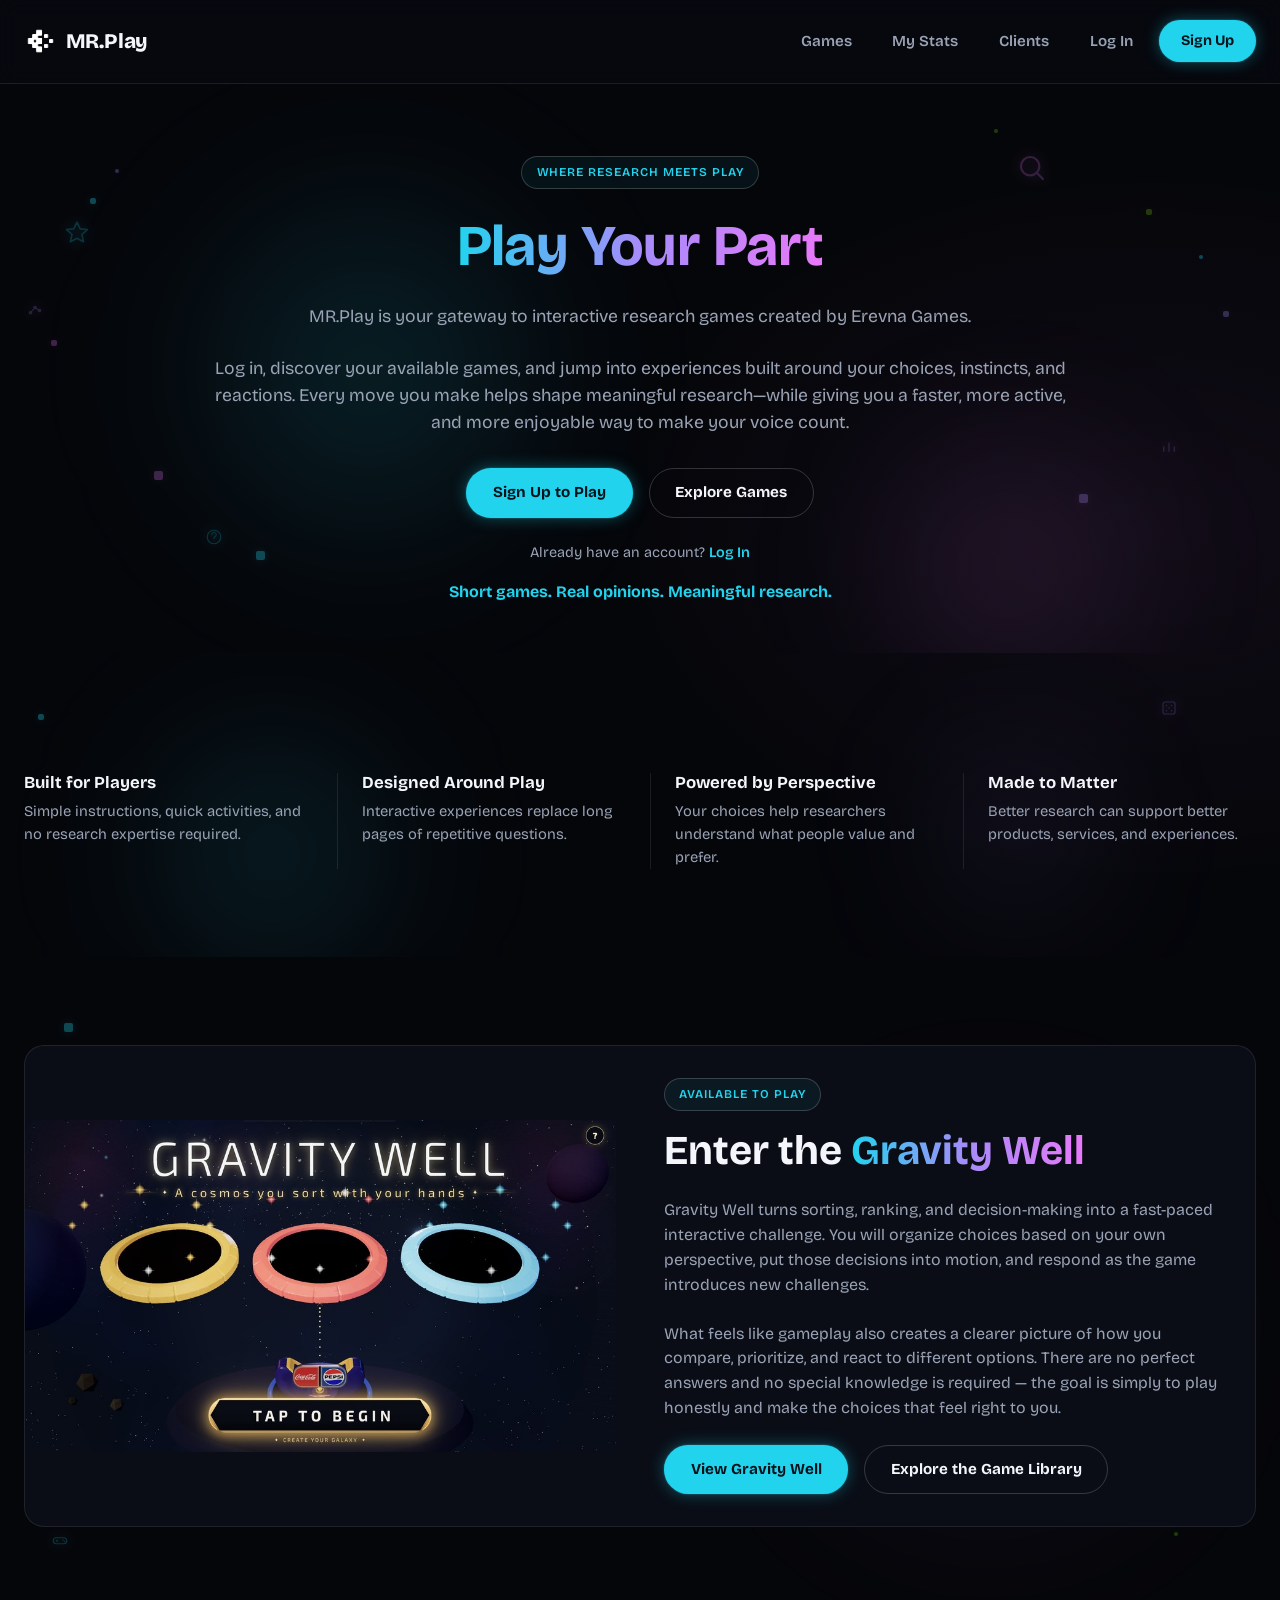
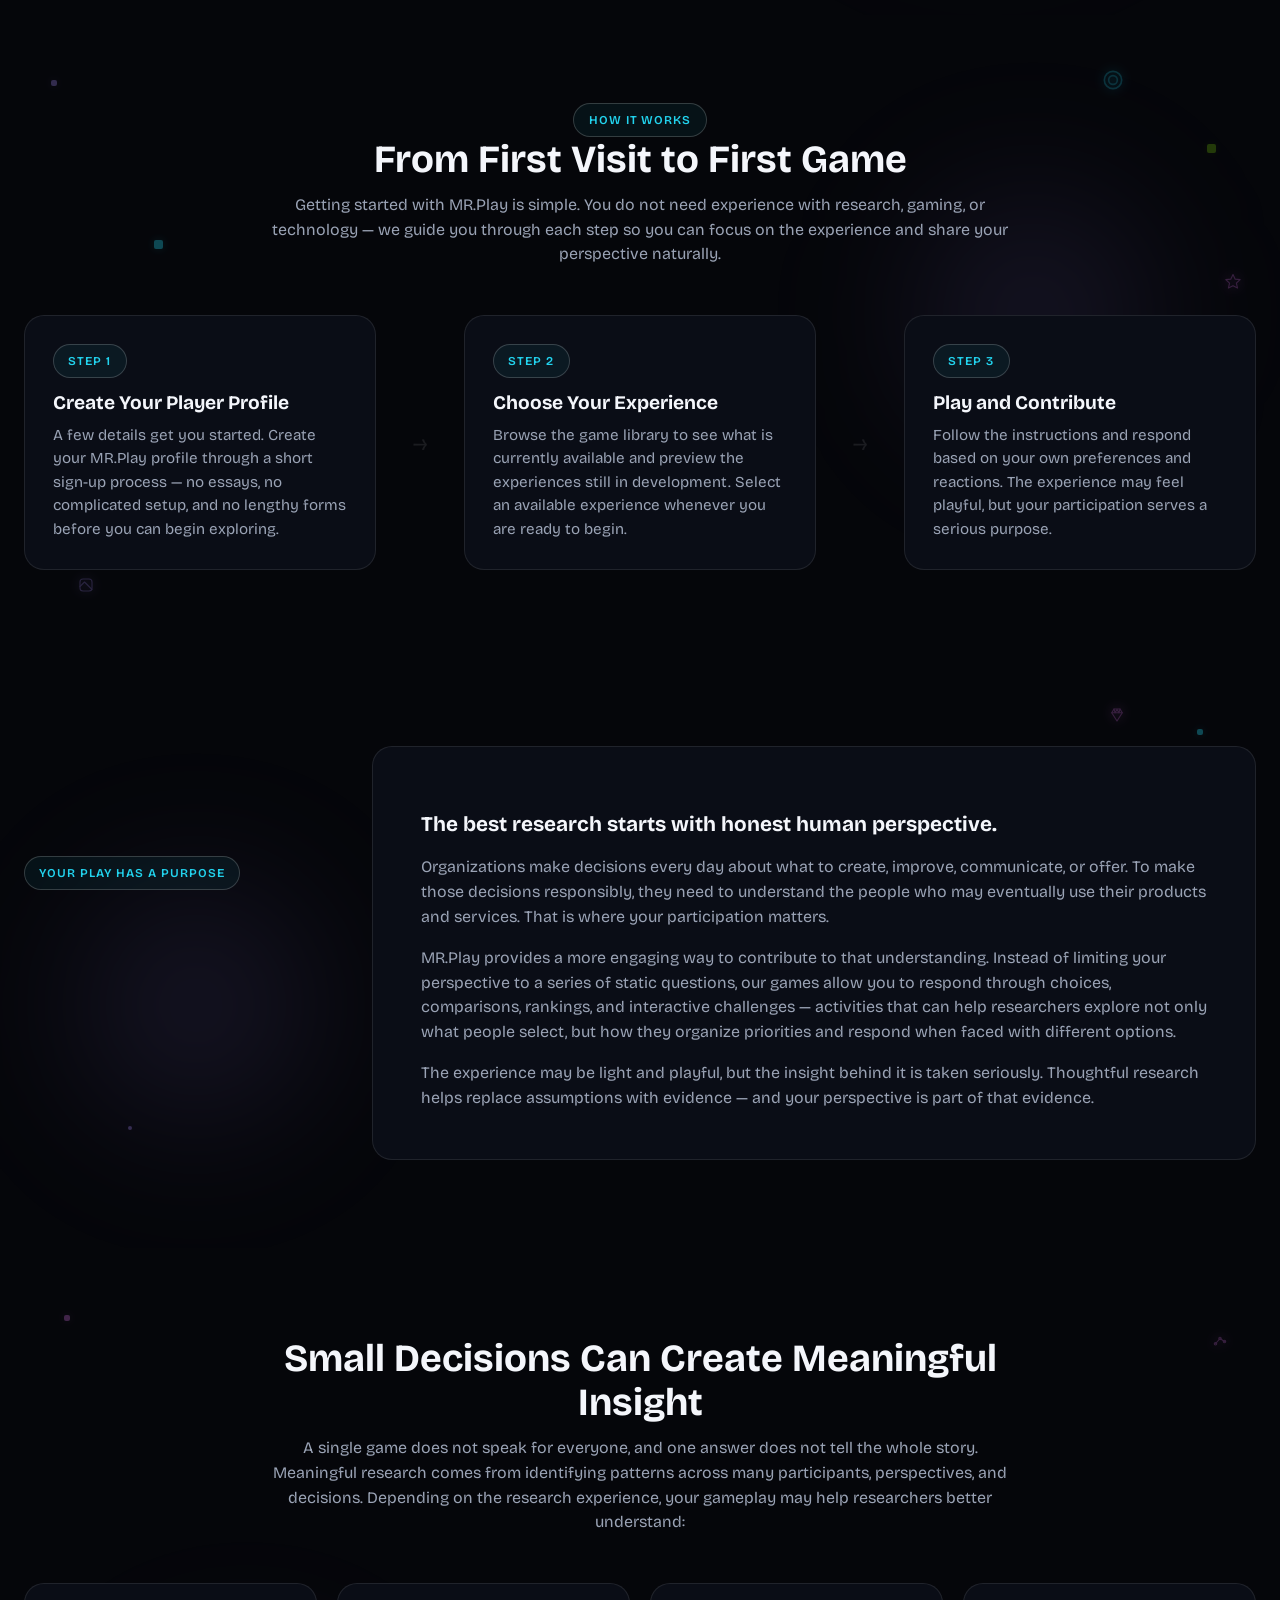
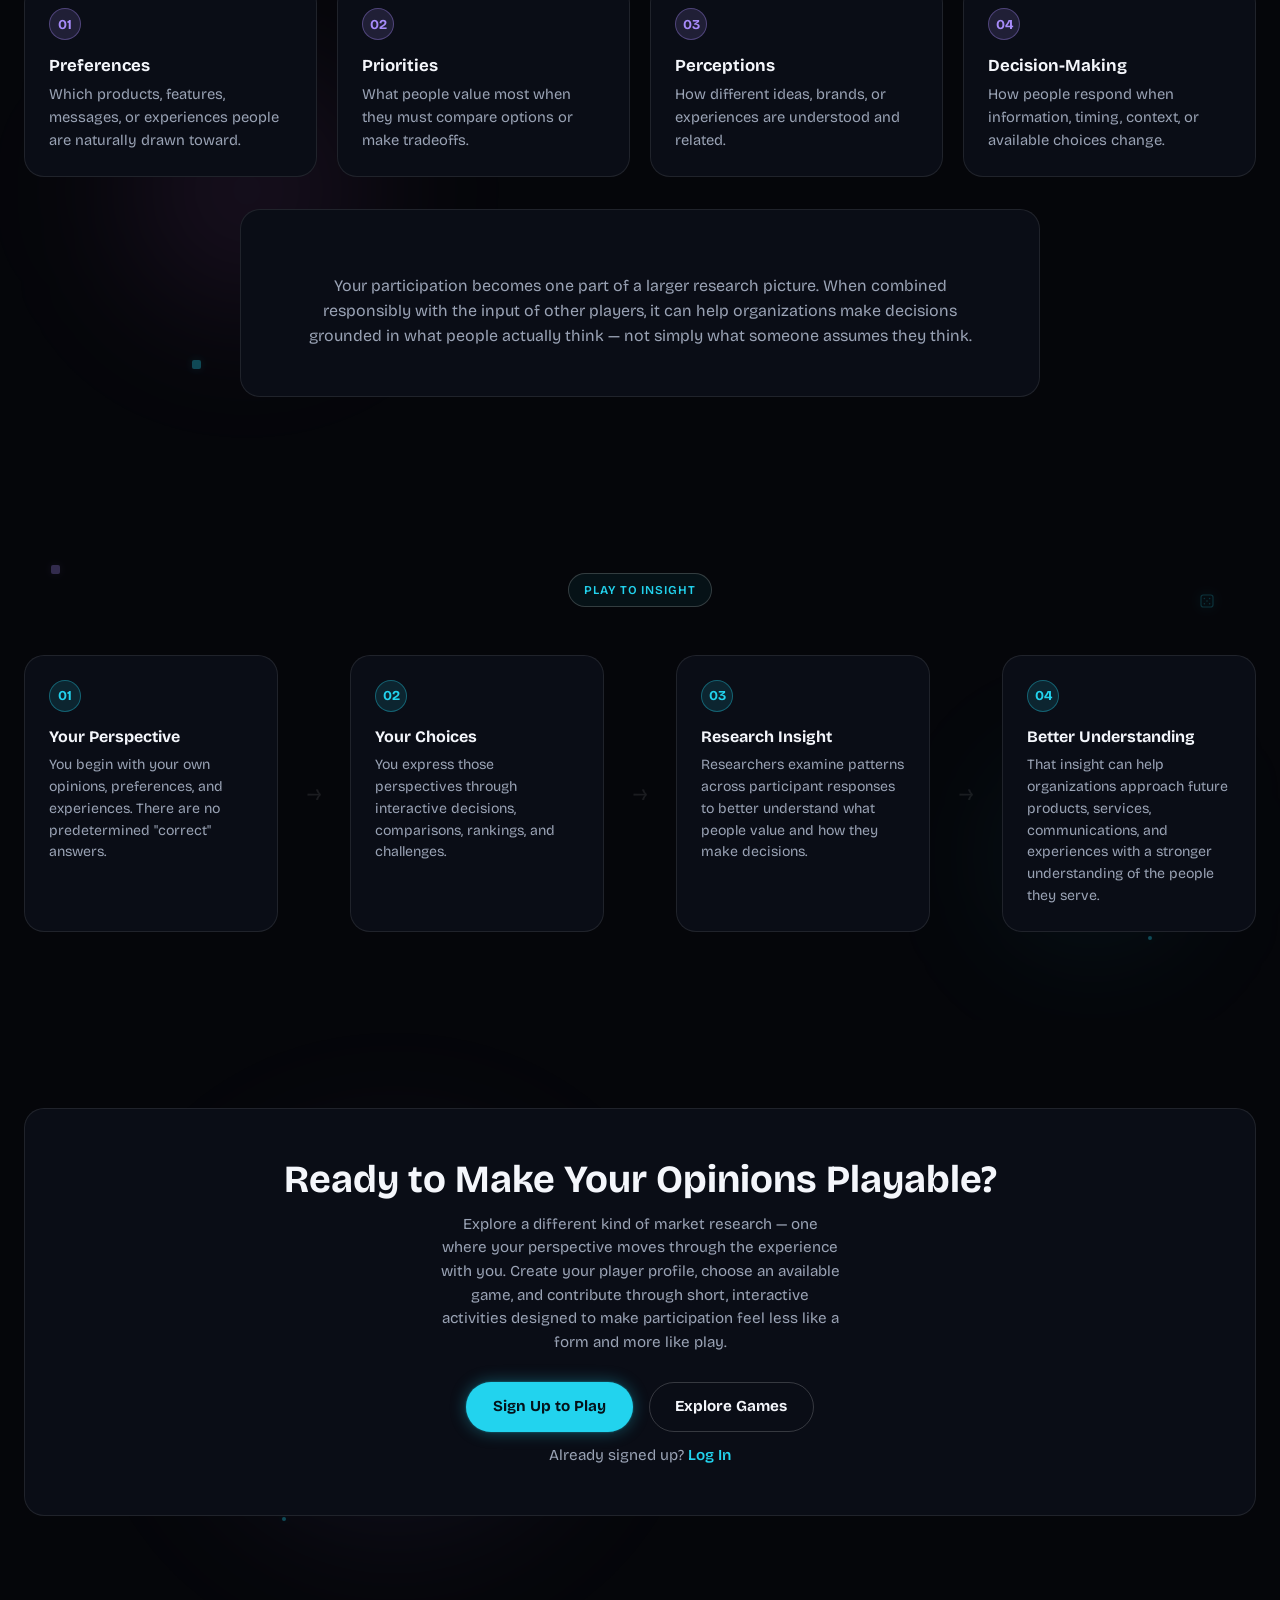
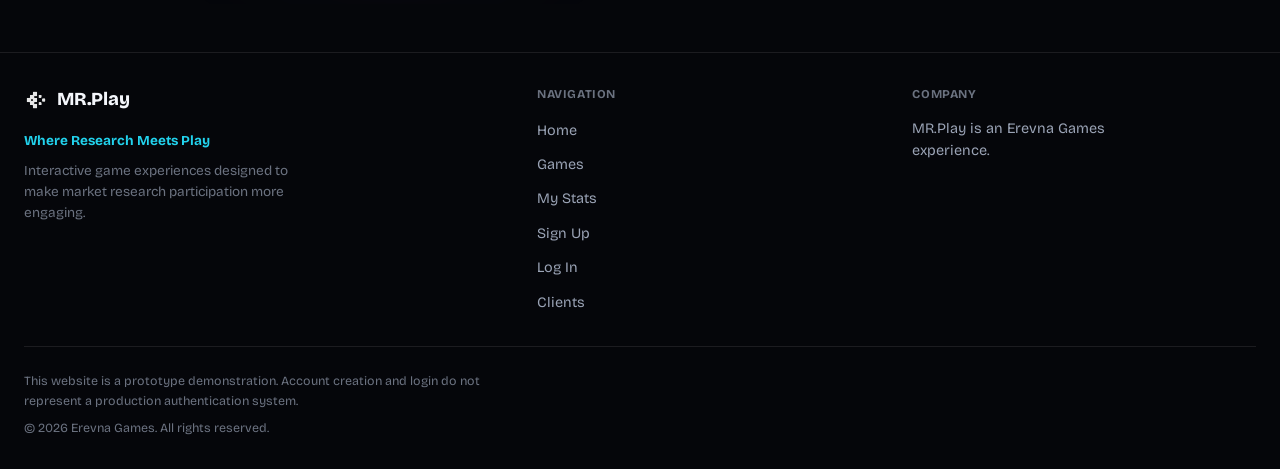
==== commit 7cc3d74e: "Revert logo to original Erevna glyph mark and rename My Results to My Stats - Restore assets/icon.pn" ====
--- a/index.html
+++ b/index.html
@@ -29,7 +29,7 @@
       </a>
       <div class="nav-actions">
         <a href="games.html" class="nav-link">Games</a>
-        <a href="results.html" class="nav-link">My Results</a>
+        <a href="my-stats.html" class="nav-link">My Stats</a>
         <a href="client-login.html" class="nav-link">Clients</a>
         <span class="nav-auth-links">
           <a href="login.html?from=index.html" class="nav-link">Log In</a>
@@ -440,7 +440,7 @@
         <ul class="footer-links">
           <li><a href="index.html">Home</a></li>
           <li><a href="games.html">Games</a></li>
-          <li><a href="results.html">My Results</a></li>
+          <li><a href="my-stats.html">My Stats</a></li>
           <li><a href="signup.html">Sign Up</a></li>
           <li><a href="login.html">Log In</a></li>
           <li><a href="client-login.html">Clients</a></li>
